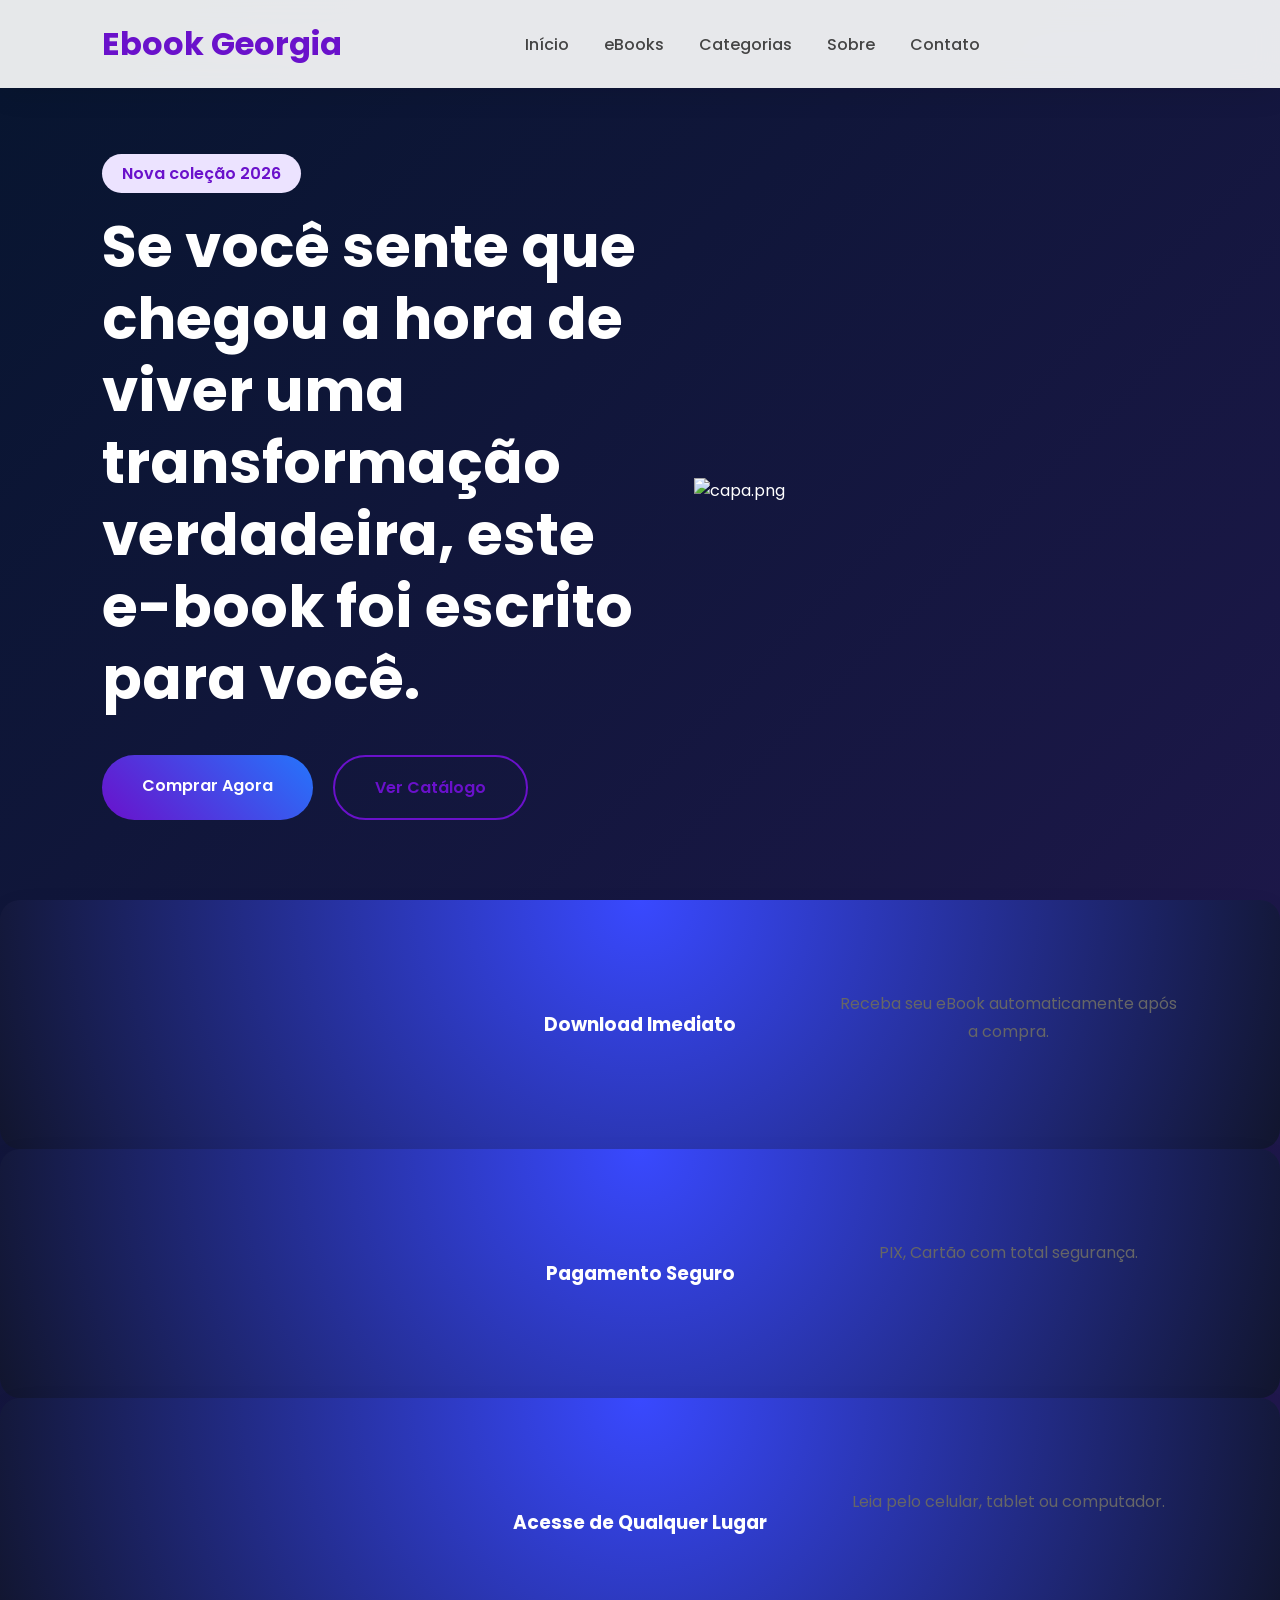
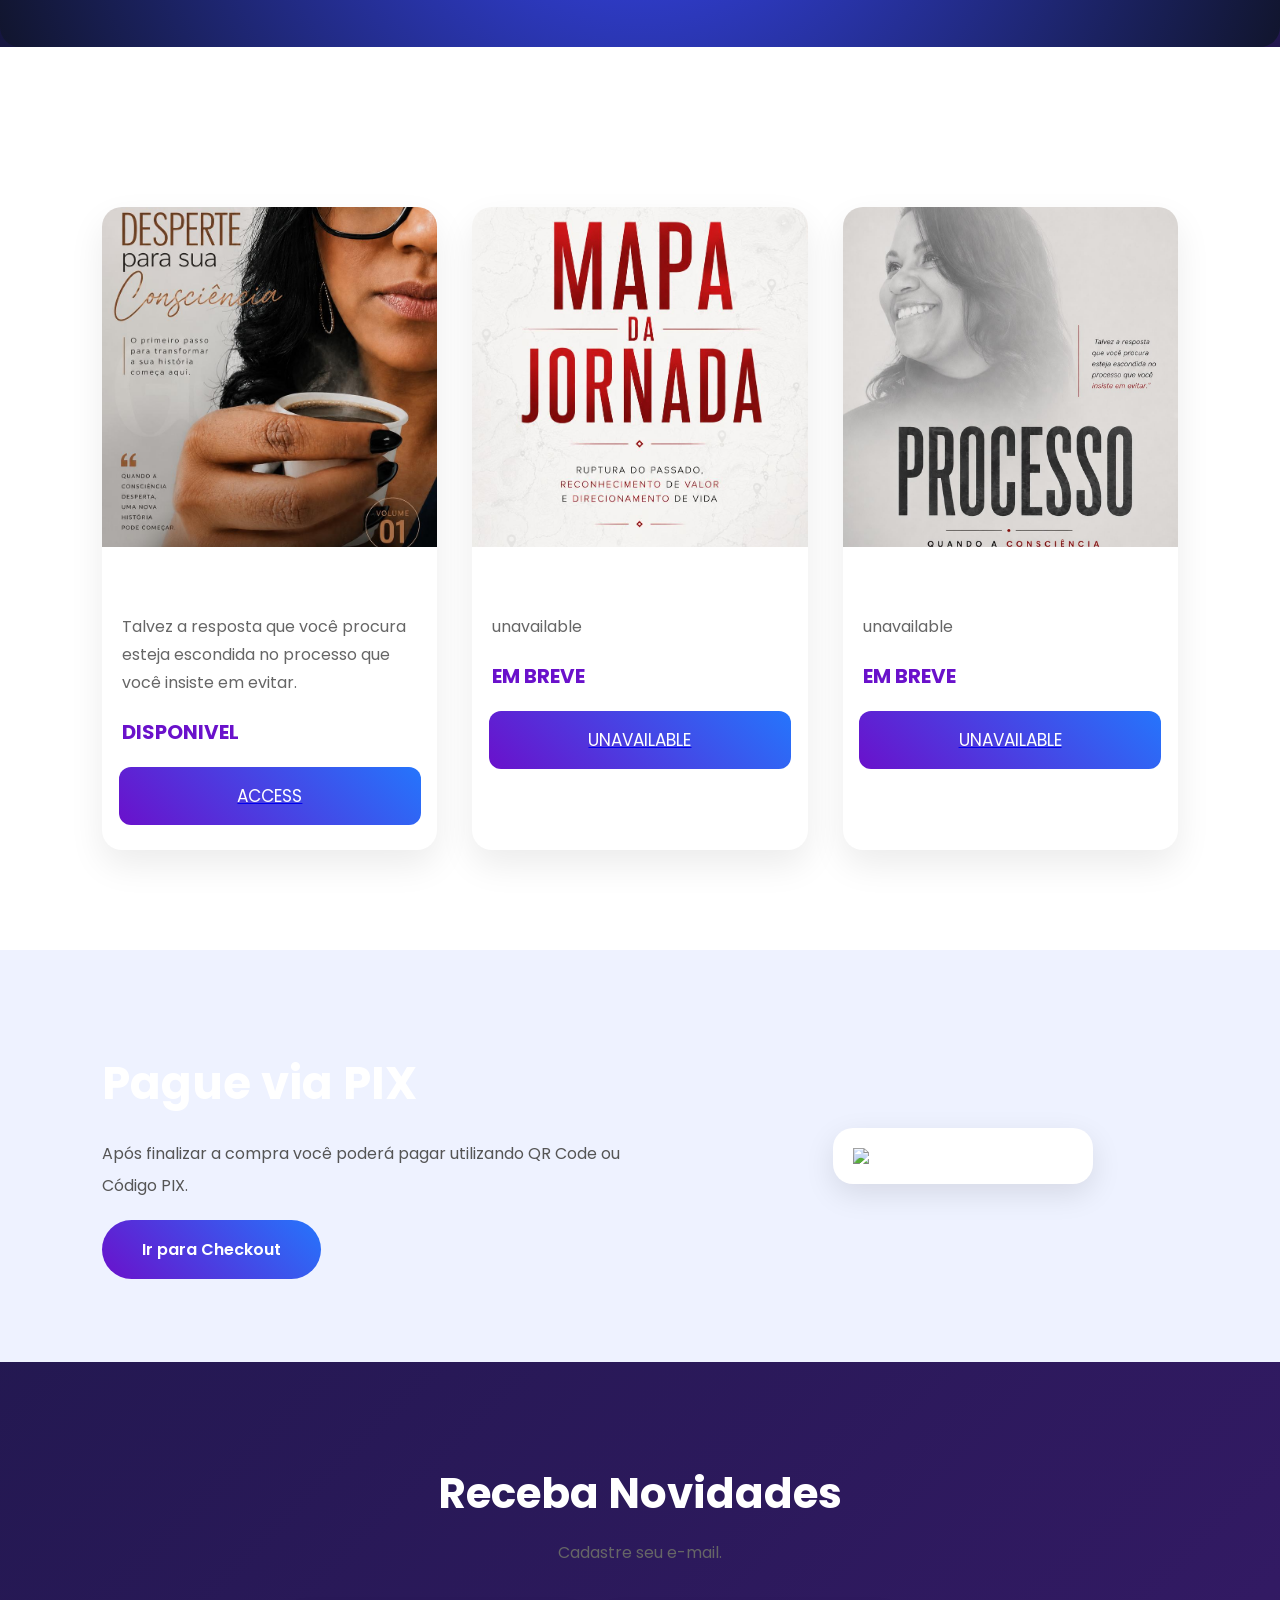
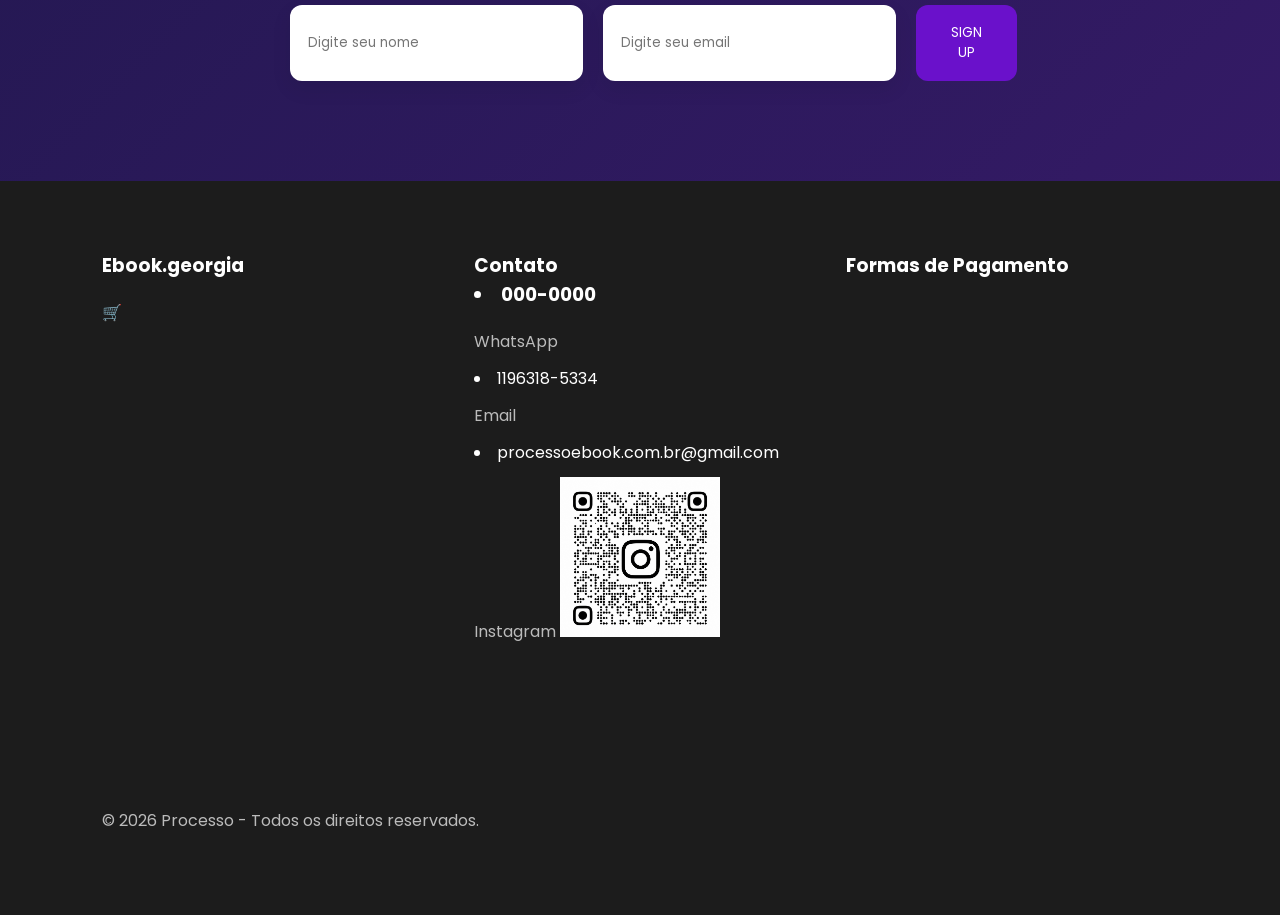
==== index.html @ 309398de "corrigindo versao mobile" ====
<!DOCTYPE html>
<html lang="pt-BR">

<head>
<meta property="og:title" content="DEGUSTAÇÃO - Ebook">
<meta property="og:description" content="Aprenda passo a passo com este eBook completo.">
<meta property="og:image" content="https://ebook-georgia-p9p2.vercel.app/capa.png">
<meta property="og:url" content="https://ebook-georgia-p9p2.vercel.app/">
<meta property="og:type" content="website">

<meta name="twitter:card" content="summary_large_image">
<meta name="twitter:image" content="https://ebook-georgia-p9p2.vercel.app/capa.png">

    <title>EliteBooks | Sua Biblioteca Digital</title>

    <link rel="stylesheet" href="style.css">

    <link rel="preconnect" href="https://fonts.googleapis.com">

    <link rel="preconnect" href="https://fonts.gstatic.com" crossorigin>

    <link href="https://fonts.googleapis.com/css2?family=Poppins:wght@300;400;500;600;700;800&display=swap"
        rel="stylesheet">

    <script src="https://kit.fontawesome.com/7f4d3f7d2b.js" crossorigin="anonymous"></script>

</head>

<body>

<header>

<div class="logo">

<h2>Ebook Georgia</h2>

</div>

<nav>

<ul>

<li><a href="#">Início</a></li>

<li><a href="#">eBooks</a></li>

<li><a href="#">Categorias</a></li>

<li><a href="#">Sobre</a></li>

<li><a href="#">Contato</a></li>

</ul>

</nav>

<div class="menu-icons">

<i class="fa-solid fa-magnifying-glass"></i>

<i class="fa-solid fa-heart"></i>

<i class="fa-solid fa-cart-shopping"></i>

</div>

</header>

<section class="hero">

<div class="hero-text">

<span>Nova coleção 2026</span>

<h1>
Se você sente que chegou a hora de viver uma transformação verdadeira, este e-book foi escrito para você.
</h1>


<div class="buttons">

<a href="#" class="btn-primary">
Comprar Agora
</a>

<a href="#" class="btn-secondary">
Ver Catálogo
</a>

</div>

</div>

<div class="hero-image">

<img src="capa.png" alt="capa.png">

</div>

</section>

<section class="beneficios">

<div class="box">

<i class="fa-solid fa-download"></i>

<h3>Download Imediato</h3>

<p>
Receba seu eBook automaticamente após a compra.
</p>

</div>

<div class="box">

<i class="fa-solid fa-shield"></i>

<h3>Pagamento Seguro</h3>

<p>
PIX, Cartão  com total segurança.
</p>

</div>

<div class="box">

<i class="fa-solid fa-mobile-screen"></i>

<h3>Acesse de Qualquer Lugar</h3>

<p>
Leia pelo celular, tablet ou computador.
</p>

</div>

</section>

  <section class="ebooks">

<h2></h2>

<div class="cards">

<div class="card">

<img src="ebook1.png">

<h3> DESPERTE </h3>

<p>
Talvez a resposta que você procura esteja escondida no processo que você insiste em evitar.

</p>

<span> DISPONIVEL </span>

<a href="pagamento.html">
    <button> ACCESS </button>
</a>


</div>

<div class="card">

<img src="ebook2.png">

<h3> MAPA DE JORNADA </h3>

<p>

            unavailable

</p>

<span>EM BREVE</span>

<a href="pagamento-ebook2.html">
    <button>  UNAVAILABLE </button>
</a>

</div>

<div class="card">

<img src="ebook3.png">

<h3>  PROCESSO </h3>

<p>

   unavailable

</p>

<span>EM BREVE</span>

<a href="pagamento-ebook3.html">
    <button>UNAVAILABLE</button>
</a>

</div>

</div>

</section>

<section class="pix">

<div class="pix-text">

<h2>Pague via PIX</h2>

<p>

Após finalizar a compra você poderá pagar utilizando QR Code ou Código PIX.

</p>

<a href="#" class="btn-primary">

Ir para Checkout

</a>

</div>

<div class="pix-image">

<img src="img/qrcode.png">

</div>

</section>

<section class="newsletter">

<h2>Receba Novidades</h2>

<p>Cadastre seu e-mail.</p>

<form action="https://formsubmit.co/contatoprocessoebook.com.br@gmail.com" method="post">
<form action="https://formsubmit.co/contatoprocessoebook.com.br@gmail.com" method="POST">

<input type="hidden" name="_subject" value="Novo cadastro do Ebook">

<input type="hidden" name="_captcha" value="false">

<input type="hidden" name="_template" value="table">


<input 
type="text" 
name="nome"
placeholder="Digite seu nome"
required>


<input 
type="email" 
name="email"
placeholder="Digite seu email"
required>


<button type="submit">
 SIGN UP
</button>


</form>


</button>
<input type="hidden" name="_captcha" value="false">

    <input type="hidden" name="_next" value="obrigado.html">

</form>

</section>

<footer>

<div>

<h3>Ebook.georgia</h3>

<p>
🛒
</p>

</div>

<div>

<h3>Contato
    <li>000-0000</li>
</h3>

<p>WhatsApp
    <li>1196318-5334</li>
</p>

<p>Email
<li>processoebook.com.br@gmail.com</li>
</p>

<p>Instagram
<img src="insta.png" width="160" alt="Instagram">
</p>

</div>

<div>

<h3>Formas de Pagamento</h3>

<i class="fa-brands fa-pix"></i>

<i class="fa-brands fa-cc-visa"></i>

<i class="fa-brands fa-cc-mastercard"></i>

<i class="fa-solid fa-barcode"></i>

</div>

</footer>

<script src="app.js"></script>
    </section>

    <footer>
        <p>© 2026 Processo - Todos os direitos reservados.</p>
    </footer>


</body>
</html>

</body>

</html>
---- style.css ----
@import url('https://fonts.googleapis.com/css2?family=Poppins:wght@400;500;600;700&display=swap');


body{

font-family:'Poppins',sans-serif;

}
*{
    margin:0;
    padding:0;
    box-sizing:border-box;
    font-family:'Poppins',sans-serif;
}

html{
    scroll-behavior:smooth;
}

body{

    background:#f7f8fc;
    color:#222;
    overflow-x:hidden;

}

/*======================
HEADER
=======================*/

header{

    width:100%;
    position:fixed;
    top:0;
    left:0;

    display:flex;
    justify-content:space-between;
    align-items:center;

    padding:20px 8%;

    background:rgba(255,255,255,.90);

    backdrop-filter:blur(15px);

    box-shadow:0 8px 25px rgba(0,0,0,.08);

    z-index:999;

}

.logo h2{

    font-size:32px;

    color:#6A11CB;

    font-weight:700;

}

nav ul{

    display:flex;

    list-style:none;

}

nav ul li{

    margin-left:35px;

}

nav ul li a{

    text-decoration:none;

    color:#444;

    font-weight:500;

    transition:.3s;

}

nav ul li a:hover{

    color:#6A11CB;

}

.menu-icons{

    display:flex;

    gap:25px;

    font-size:22px;

}

.menu-icons i{

    cursor:pointer;

    transition:.3s;

}

.menu-icons i:hover{

    color:#6A11CB;

    transform:scale(1.2);

}

/*======================
HERO
=======================*/

.hero{

    min-height:100vh;

    display:flex;

    justify-content:space-between;

    align-items:center;

    padding:160px 8% 80px;

}

.hero-text{

    width:50%;

}

.hero-text span{

    background:#ece3ff;

    color:#6A11CB;

    padding:8px 20px;

    border-radius:40px;

    font-weight:600;

}

.hero-text h1{

    font-size:58px;

    margin-top:25px;

    line-height:72px;

}

.hero-text p{

    margin-top:25px;

    font-size:20px;

    color:#666;

    line-height:34px;

}

.buttons{

    margin-top:40px;

    display:flex;

    gap:20px;

}

.btn-primary{

    text-decoration:none;

    padding:18px 40px;

    background:linear-gradient(45deg,#6A11CB,#2575FC);

    color:white;

    border-radius:60px;

    transition:.4s;

    font-weight:600;

}

.btn-primary:hover{

    transform:translateY(-6px);

    box-shadow:0 20px 35px rgba(38,100,255,.30);

}

  .btn-secondary{

    text-decoration:none;
    padding:18px 40px;
    border-radius:60px;
    border:2px solid #6A11CB;
    color:#6A11CB;
    transition:.4s;
    font-weight:600;
}

 .btn-secondary:hover{

    background:#6A11CB;

    color:white;

}

.hero-image{

    width:45%;

    display:flex;

    justify-content:center;

}

.hero-image img{

    width:100%;

    max-width:550px;

    animation:flutuar 4s infinite ease-in-out;

}

/*======================
ANIMAÇÃO
=======================*/

@keyframes flutuar{

0%{

transform:translateY(0px);

}

50%{

transform:translateY(-18px);

}

100%{

transform:translateY(0px);

}

}

/*======================
BENEFÍCIOS
=======================*/

.beneficios .box{
    background:
radial-gradient(circle at top,#3949ff,#11152d);


    padding:90px 8%;

    display:grid;

    grid-template-columns:repeat(auto-fit,minmax(280px,1fr));

    gap:30px;

}

.box{

    background:white;

    border-radius:20px;

    padding:40px;

    text-align:center;

    transition:.4s;

    box-shadow:0 10px 30px rgba(0,0,0,.06);

}

.box:hover{

    transform:translateY(-12px);

    box-shadow:0 20px 40px rgba(0,0,0,.12);

}

.box i{

    font-size:45px;

    color:#6A11CB;

}

.box h3{

    margin:20px 0;

}

.box p{

    color:#666;

    line-height:28px;

}/*==========================
 EBOOKS
==========================*/

.ebooks{

    padding:100px 8%;
    background:#ffffff;

}

.ebooks h2{

    text-align:center;
    font-size:42px;
    margin-bottom:60px;
    color:#222;

}

.cards{

    display:grid;
    grid-template-columns:repeat(auto-fit,minmax(280px,1fr));
    gap:35px;

}

.card{

    background:#fff;
    border-radius:20px;
    overflow:hidden;
    box-shadow:0 15px 35px rgba(0,0,0,.08);
    transition:.4s;

}

.card:hover{

    transform:translateY(-12px);

}

.card img{

    width:100%;
    height:340px;
    object-fit:cover;

}

.card h3{

    padding:20px 20px 10px;

}

.card p{

    padding:0 20px;
    color:#666;
    line-height:28px;

}

.card span{

    display:block;
    padding:20px;
    font-size:20px;
    font-weight:bold;
    color:#6A11CB;

}

.card button{

    width:90%;
    margin:0 auto 25px;
    display:block;
    border:none;
    background:linear-gradient(45deg,#6A11CB,#2575FC);
    color:#fff;
    padding:16px;
    border-radius:12px;
    cursor:pointer;
    font-size:17px;
    animation: piscar 1s infinite;
    }
    @keyframes piscar {
        0%, 100% {
            opacity: 1;
        }
        50% {
            opacity: 0.8;
        }
    }



.card button:hover{

    transform:scale(1.04);

}

/*==========================
 PIX
==========================*/

.pix{

    display:flex;
    justify-content:space-between;
    align-items:center;
    padding:100px 8%;
    background:#eef2ff;

}

.pix-text{

    width:50%;

}

.pix-text h2{

    font-size:45px;
    margin-bottom:20px;

}

.pix-text p{

    color:#555;
    line-height:32px;
    margin-bottom:35px;

}

.pix-image{

    width:40%;
    display:flex;
    justify-content:center;

}

.pix-image img{

    width:260px;
    background:#fff;
    padding:20px;
    border-radius:20px;
    box-shadow:0 10px 30px rgba(0,0,0,.10);

}

/*==========================
 NEWSLETTER
==========================*/

.newsletter{

    padding:100px 8%;
    text-align:center;

}

.newsletter h2{

    font-size:42px;
    margin-bottom:15px;

}

.newsletter p{

    color:#666;
    margin-bottom:40px;

}

.newsletter form{

    max-width:700px;
    margin:auto;
    display:flex;
    gap:20px;

}

.newsletter input{

    flex:1;
    padding:18px;
    border:none;
    border-radius:12px;
    box-shadow:0 8px 20px rgba(0,0,0,.08);

}

.newsletter button{

    padding:18px 35px;
    border:none;
    border-radius:12px;
    background:#6A11CB;
    color:#fff;
    cursor:pointer;

}

/*==========================
 FOOTER
==========================*/

footer{

    background:#1c1c1c;
    color:#fff;
    padding:70px 8%;
    display:grid;
    grid-template-columns:repeat(auto-fit,minmax(250px,1fr));
    gap:40px;

}

footer h3{

    margin-bottom:20px;

}

footer p{

    margin:12px 0;
    color:#bbb;

}

footer i{

    font-size:34px;
    margin-right:15px;
    margin-top:15px;
    color:#fff;

}

/*==========================
 RESPONSIVO
==========================*/

@media(max-width:900px){

header{

    flex-direction:column;

}

nav ul{

    flex-wrap:wrap;
    justify-content:center;
    margin-top:20px;

}

.hero{

    flex-direction:column;
    text-align:center;

}

.hero-text{

    width:50%;

}

.hero-image{

    width:100%;
    margin-top:60px;

}

.pix{

    flex-direction:column;
    text-align:center;

}

.pix-text{

    width:100%;

}

.pix-image{

    width:100%;
    margin-top:40px;

}

.newsletter form{

    flex-direction:column;

}

.buttons{

    justify-content:center;
    
}
}

 /*==========================
PÁGINA DE PAGAMENTO
==========================*/

.checkout{
    display:flex;
    gap:40px;
    max-width:1000px;
    margin:120px auto;
    background:#fff;
    padding:40px;
    border-radius:20px;
    box-shadow:0 15px 40px rgba(0,0,0,.12);
}

.produto{
    flex:1;
    text-align:center;
    transition: 4s;
}

.produto img{
    max-width:100%;
  
    border-radius:15px;
    box-sizing: 0 10px 25px rgba(0,0,0,0.4);
    transform: scale(1.0);
}

.produto h1{
    margin:20px 0 10px;
    font-size:32px;
}

.produto p{
    color:#666;
    line-height:28px;
}

.pagamento-box{
    flex:1;
    background:#0f0f0f;
    padding:15px;
    border-radius:20px;
}

.preco{
    font-size:55px;
    color:#16a34a;
    font-weight:bold;
    margin:20px 0;
}

.pagamento-box .pix{
    width:100%;
    display:block;
    background:linear-gradient(45deg,#6A11CB,#2575FC);
    color:#fff;
    border:none;
    padding:18px;
    border-radius:12px;
    font-size:18px;
    cursor:pointer;
}

.pagamento-box .pix:hover{
    transform:scale(1.03);
}

.seguranca{
    margin-top:20px;
    text-align:center;
    color:#666;
}
.pagamento-box{
       background:#ffffff;
    border:2px solid #6A11CB;
    border-radius:20px;
    padding:40px;
    box-shadow:0 10px 25px rgba(0,0,0,.08);
}
.cartao {
    width: 100%;
    padding: 20px;
    margin-top: 20px;
    background: #0066ff;
    color: white;
    border: none;
    border-radius: 10px;
    font-size: 18px;
    font-weight: bold;
    cursor: pointer;
}

.cartao:hover {
    transform: scale(1.03);
}
.preco {
    font-size: 59px;
    font-weight: bold;
    color: #1b00a0;
    animation: piscarPreco 1s infinite;
}

@keyframes piscarPreco {
    0%, 100% {
        opacity: 1;
    }

    50% {
        opacity: 0.6;
    }
}
body {
    margin: 0;
    padding: 0;
    font-family: 'Poppins', sans-serif;
    background: linear-gradient(135deg, #07152f, #3b1b6e);
    color: white;
    min-height: 100vh;
}

.container-pagamento {
    background: white;
    color: #222;
    max-width: 450px;
    margin: 40px auto;
    padding: 30px;
    border-radius: 20px;
    box-shadow: 0 15px 40px rgba(0,0,0,0.35);
}
/* ANIMAÇÃO DOS CARDS */

.beneficios .box{
    animation: flutuar 3s ease-in-out infinite;
}

/* Card 2 começa depois */
.beneficios .box:nth-child(2){
    animation-delay: .4s;
}

/* Card 3 começa depois */
.beneficios .box:nth-child(3){
    animation-delay: .8s;
}

@keyframes flutuar{

    0%,100%{
        transform: translateY(0);
    }

    50%{
        transform: translateY(-15px);
    }
    }
 .beneficios .box{
    animation: premium 3s ease-in-out infinite;
}

.beneficios .box:nth-child(2){
    animation-delay: .4s;
}

.beneficios .box:nth-child(3){
    animation-delay: .8s;
}

@keyframes premium{

    0%,100%{
        transform: translateY(0) scale(1);
    }

    100%{
        transform: translateY(-18px) scale(1.03);
    }
    }
.walker{
    position: fixed;
    bottom: 20px;
    left: -120px;
    z-index: 9999;

    animation: caminhar 20s linear infinite;
}


@keyframes premium {
    0%,100%{
        transform: translateY(0) scale(1);
    }

    50%{
        transform: translateY(-18px) scale(1.03);
    }
}

.walker{
    position: fixed;
    bottom: 20px;
    left: -120px;
    z-index: 9999;
    animation: caminhar 20s linear infinite;
}

.walker img{
    width:100px;
    display:block;
}

@keyframes caminhar{
    0%{
        left:-50px;
    }

    100%{
        left:110%;
    }
    }
    /* Ajuste para celulares */
@media (max-width: 768px){

    body{
        overflow-x: hidden;
    }

    header{
        padding: 15px 5%;
    }

    .hero{
        flex-direction: column;
        text-align: center;
        padding: 100px 20px 40px;
    }

    .hero img{
        width: 90%;
        max-width: 350px;
    }

    .hero h1{
        font-size: 32px;
    }

    .hero p{
        font-size: 16px;
    }

    .cards{
        flex-direction: column;
        gap: 20px;
        padding: 20px;
    }

    .card{
        width: 100%;
    }

@media (max-width: 768px){

    .container,
    .hero,
    .checkout,
    .payment-section{
        display: flex;
        flex-direction: column;
        align-items: center;
        width: 100%;
    }


    img{
        max-width: 90%;
        height: auto;
    }


    .card,
    .box,
    .payment-box{
        width: 90% !important;
        max-width: 400px;
        margin: 20px auto;
    }


    h1{
        font-size: 30px;
        text-align: center;
    }


    p{
        text-align: center;
        font-size: 16px;
    }


    button{
        width: 90%;
    }

}

}
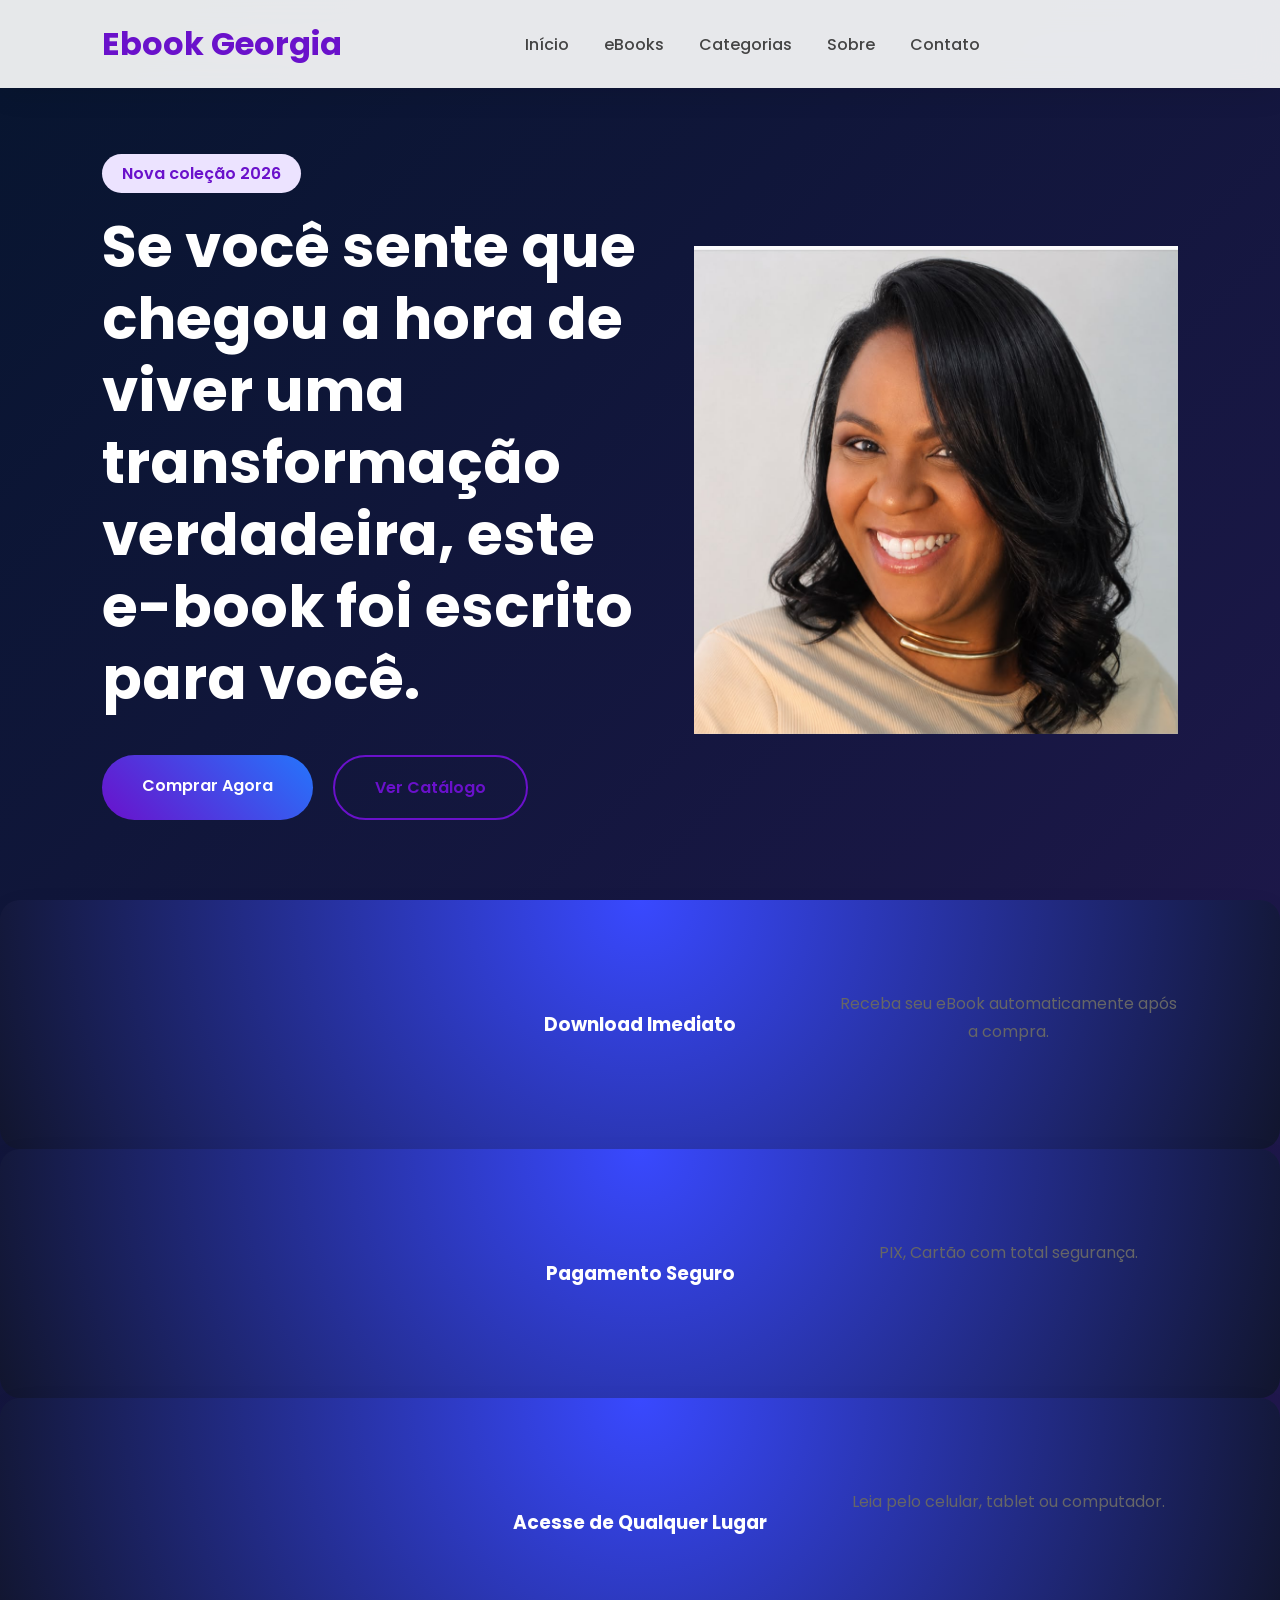
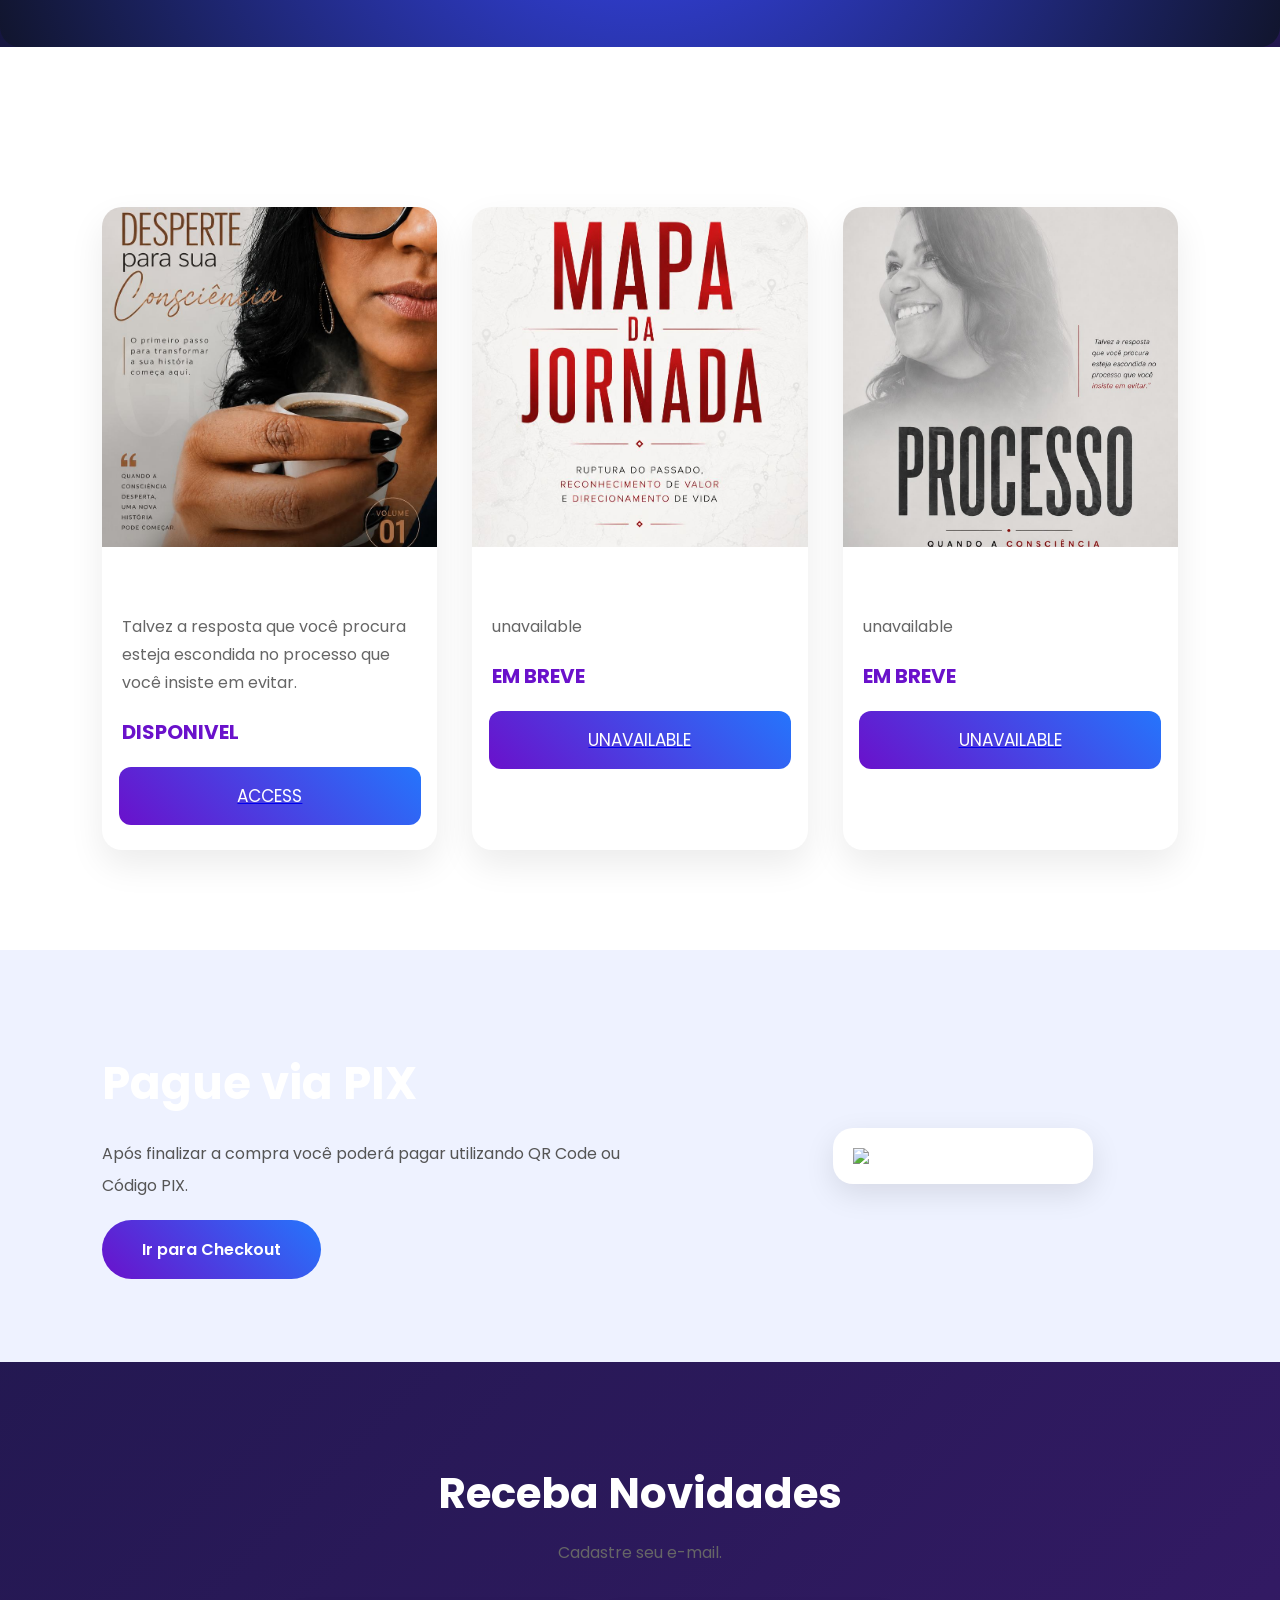
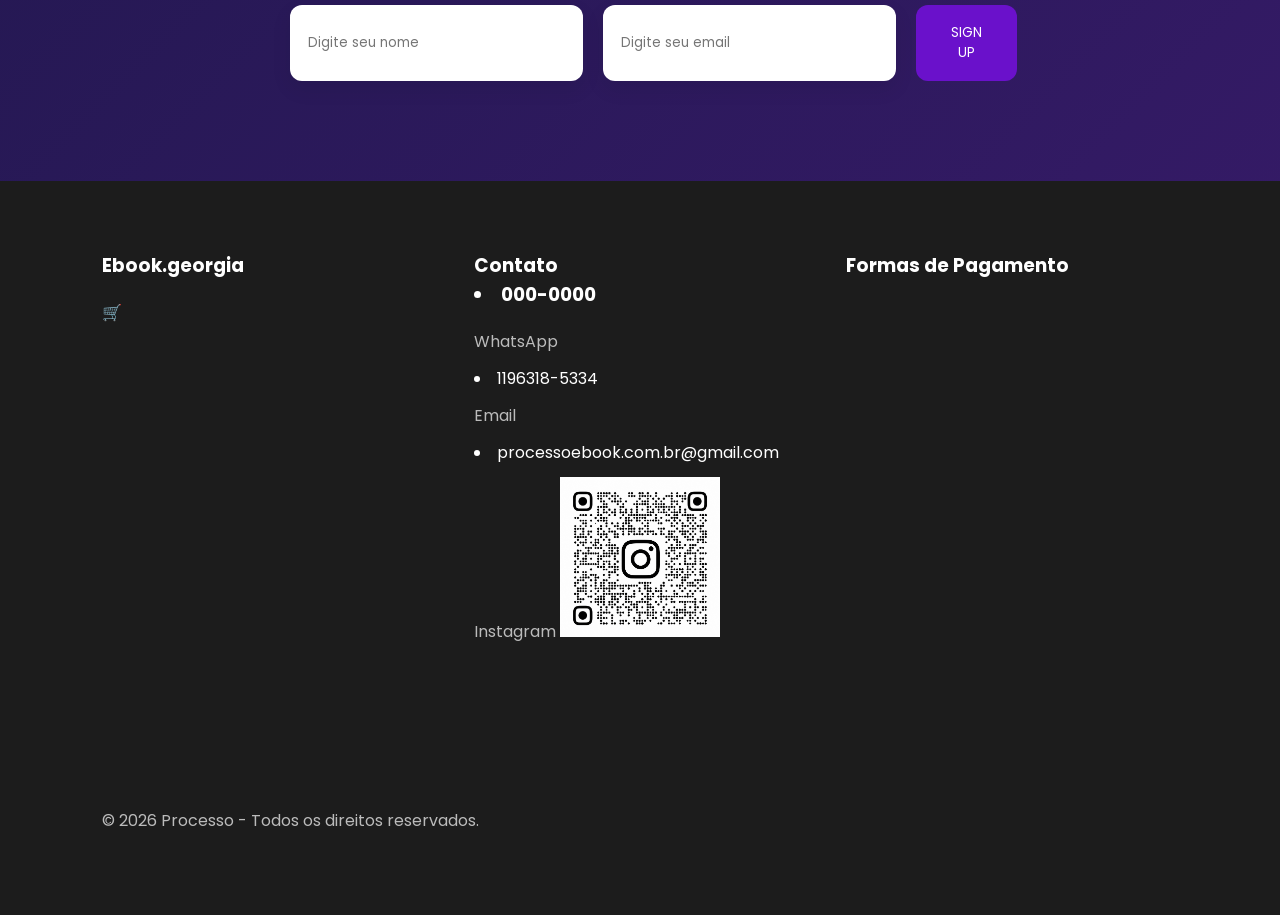
==== commit ac9febfd: "corrigindo versao mobile" ====
--- a/index.html
+++ b/index.html
@@ -5,6 +5,8 @@
 <meta property="og:title" content="DEGUSTAÇÃO - Ebook">
 <meta property="og:description" content="Aprenda passo a passo com este eBook completo.">
 <meta property="og:image" content="https://ebook-georgia-p9p2.vercel.app/capa.png">
+<meta property="og:image:width" content="1200">
+<meta property="og:image:height" content="630">
 <meta property="og:url" content="https://ebook-georgia-p9p2.vercel.app/">
 <meta property="og:type" content="website">
 
@@ -244,7 +246,7 @@
 <p>Cadastre seu e-mail.</p>
 
 <form action="https://formsubmit.co/contatoprocessoebook.com.br@gmail.com" method="post">
-<form action="https://formsubmit.co/contatoprocessoebook.com.br@gmail.com" method="POST">
+<form action="https://formsubmit.co/contatoprocessoebook.com.br@gmail.com" method="post">
 
 <input type="hidden" name="_subject" value="Novo cadastro do Ebook">
 
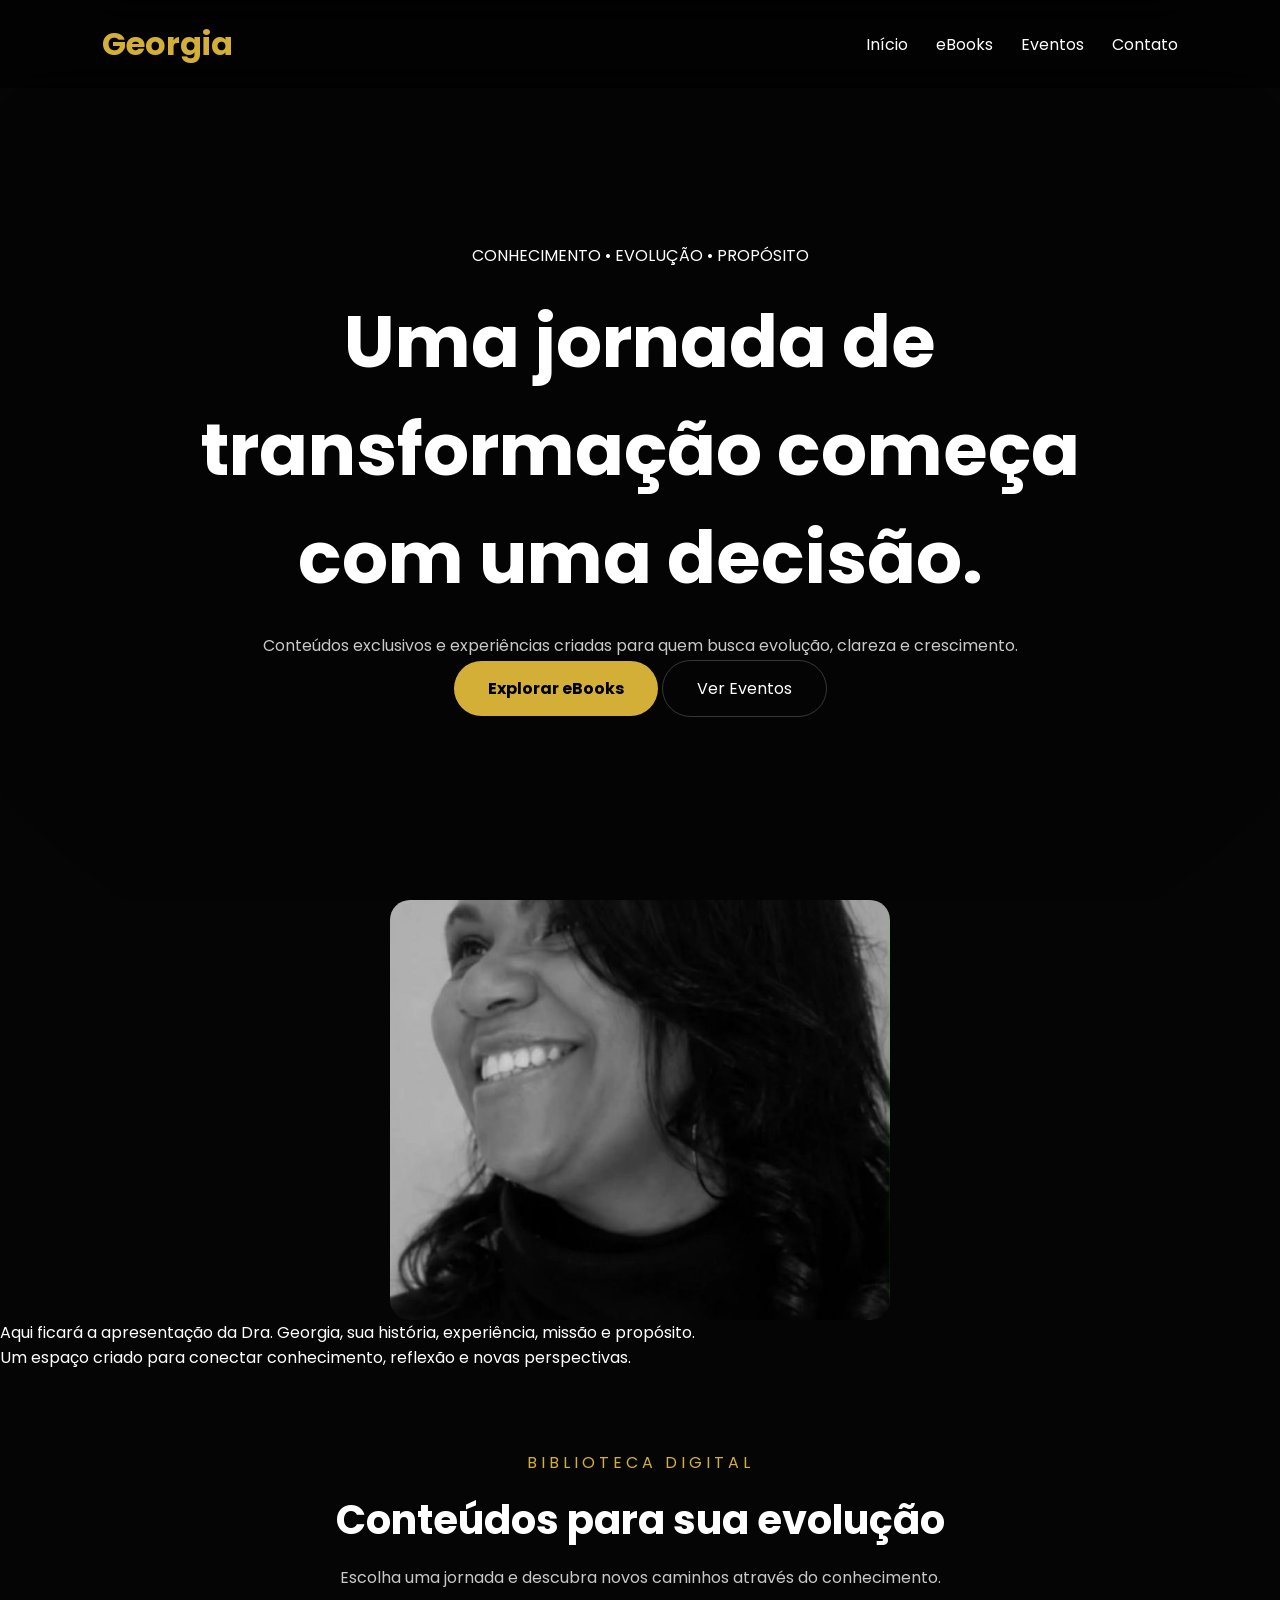
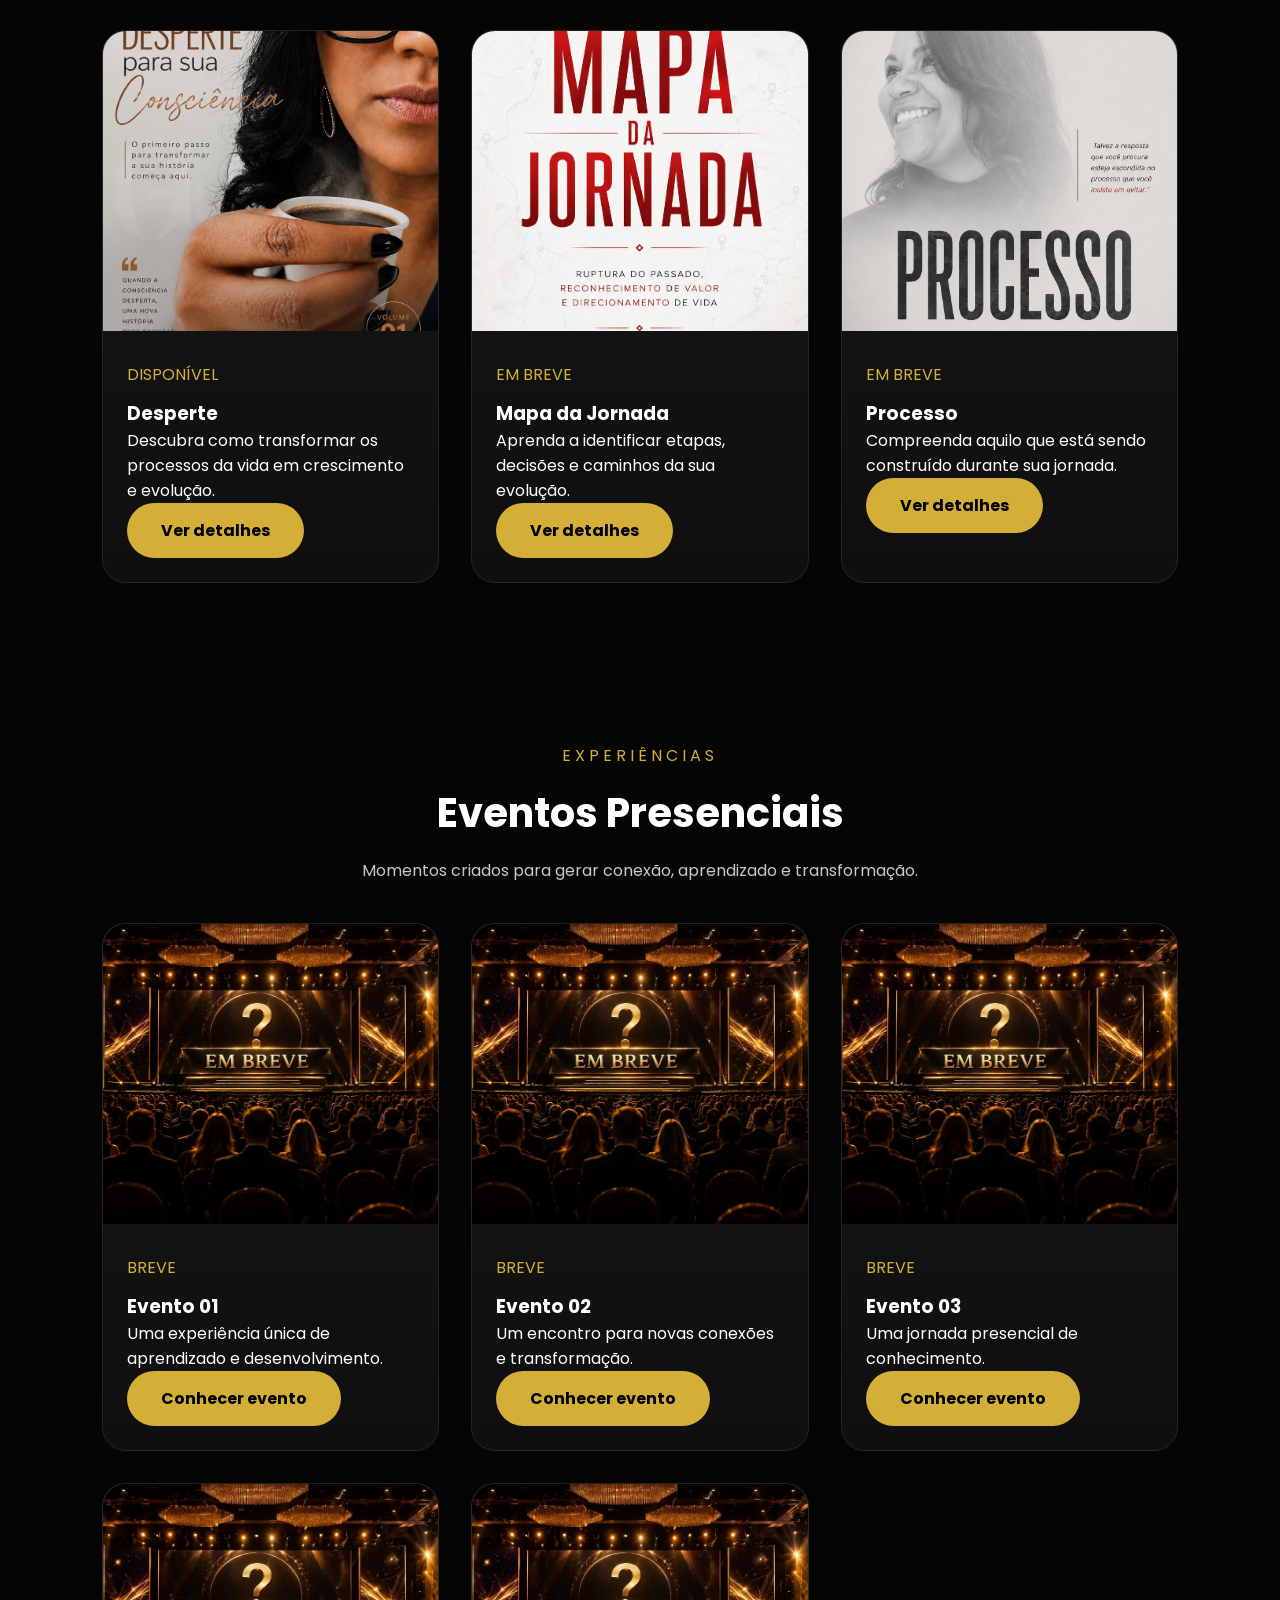
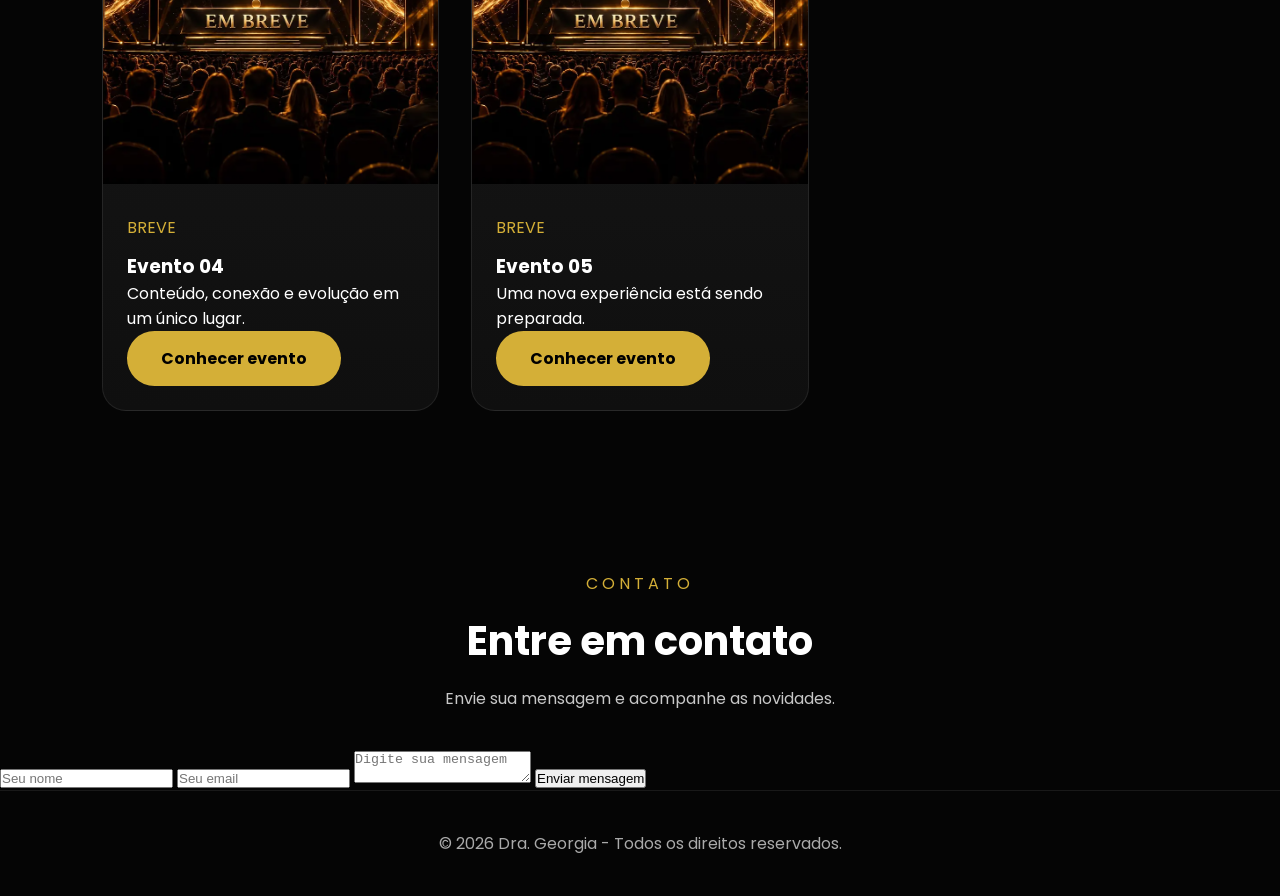
==== commit 2a776cad: "corrigindo versao mobile" ====
--- a/index.html
+++ b/index.html
@@ -2,349 +2,863 @@
 <html lang="pt-BR">
 
 <head>
-<meta property="og:title" content="DEGUSTAÇÃO - Ebook">
-<meta property="og:description" content="Aprenda passo a passo com este eBook completo.">
-<meta property="og:image" content="https://ebook-georgia-p9p2.vercel.app/capa.png">
-<meta property="og:image:width" content="1200">
-<meta property="og:image:height" content="630">
-<meta property="og:url" content="https://ebook-georgia-p9p2.vercel.app/">
-<meta property="og:type" content="website">
-
-<meta name="twitter:card" content="summary_large_image">
-<meta name="twitter:image" content="https://ebook-georgia-p9p2.vercel.app/capa.png">
-
-    <title>EliteBooks | Sua Biblioteca Digital</title>
-
-    <link rel="stylesheet" href="style.css">
-
-    <link rel="preconnect" href="https://fonts.googleapis.com">
-
-    <link rel="preconnect" href="https://fonts.gstatic.com" crossorigin>
-
-    <link href="https://fonts.googleapis.com/css2?family=Poppins:wght@300;400;500;600;700;800&display=swap"
-        rel="stylesheet">
-
-    <script src="https://kit.fontawesome.com/7f4d3f7d2b.js" crossorigin="anonymous"></script>
+
+<meta charset="UTF-8">
+
+<meta name="viewport" content="width=device-width, initial-scale=1.0">
+
+
+<title>Georgia | Conhecimento e Transformação</title>
+
+
+<link rel="stylesheet" href="style.css">
+
+
+<link rel="preconnect" href="https://fonts.googleapis.com">
+
+<link rel="preconnect" href="https://fonts.gstatic.com" crossorigin>
+
+
+<link href="https://fonts.googleapis.com/css2?family=Poppins:wght@300;400;500;600;700&display=swap" rel="stylesheet">
+
 
 </head>
 
+
 <body>
 
-<header>
-
-<div class="logo">
-
-<h2>Ebook Georgia</h2>
-
-</div>
-
-<nav>
+
+
+<!-- MENU PREMIUM -->
+
+<header class="header">
+
+
+<nav class="nav">
+
+
+<h2 class="logo">
+ Georgia
+</h2>
+
+
 
 <ul>
 
-<li><a href="#">Início</a></li>
-
-<li><a href="#">eBooks</a></li>
-
-<li><a href="#">Categorias</a></li>
-
-<li><a href="#">Sobre</a></li>
-
-<li><a href="#">Contato</a></li>
+<li>
+<a href="#inicio">Início</a>
+</li>
+
+
+<li>
+<a href="#ebooks">eBooks</a>
+</li>
+
+
+<li>
+<a href="#eventos">Eventos</a>
+</li>
+
+
+<li>
+<a href="#contato">Contato</a>
+</li>
+
 
 </ul>
 
+
 </nav>
 
-<div class="menu-icons">
-
-<i class="fa-solid fa-magnifying-glass"></i>
-
-<i class="fa-solid fa-heart"></i>
-
-<i class="fa-solid fa-cart-shopping"></i>
-
-</div>
 
 </header>
 
-<section class="hero">
-
-<div class="hero-text">
-
-<span>Nova coleção 2026</span>
+
+
+
+
+<!-- HERO -->
+
+<section class="hero" id="inicio">
+
+
+<div class="hero-content">
+
+
+
+<span class="tag">
+CONHECIMENTO • EVOLUÇÃO • PROPÓSITO
+</span>
+
+
 
 <h1>
-Se você sente que chegou a hora de viver uma transformação verdadeira, este e-book foi escrito para você.
+
+Uma jornada de transformação
+começa com uma decisão.
+
 </h1>
 
 
-<div class="buttons">
-
-<a href="#" class="btn-primary">
-Comprar Agora
-</a>
-
-<a href="#" class="btn-secondary">
-Ver Catálogo
-</a>
-
-</div>
-
-</div>
-
-<div class="hero-image">
-
-<img src="capa.png" alt="capa.png">
-
-</div>
+
+<p>
+
+Conteúdos exclusivos e experiências
+criadas para quem busca evolução,
+clareza e crescimento.
+
+</p>
+
+
+
+
+<div class="hero-buttons">
+
+
+<a href="#ebooks" class="btn-primary">
+
+Explorar eBooks
+
+</a>
+
+
+
+<a href="#eventos" class="btn-secondary">
+
+Ver Eventos
+
+</a>
+
+
+</div>
+
+
+
+</div>
+
+
+
+<div class="hero-glow"></div>
+
+
 
 </section>
 
-<section class="beneficios">
-
-<div class="box">
-
-<i class="fa-solid fa-download"></i>
-
-<h3>Download Imediato</h3>
-
-<p>
-Receba seu eBook automaticamente após a compra.
-</p>
-
-</div>
-
-<div class="box">
-
-<i class="fa-solid fa-shield"></i>
-
-<h3>Pagamento Seguro</h3>
-
-<p>
-PIX, Cartão  com total segurança.
-</p>
-
-</div>
-
-<div class="box">
-
-<i class="fa-solid fa-mobile-screen"></i>
-
-<h3>Acesse de Qualquer Lugar</h3>
-
-<p>
-Leia pelo celular, tablet ou computador.
-</p>
-
-</div>
+
+
+
+
+
+<!-- SOBRE -->
+
+<section class="sobre" id="sobre">
+
+
+
+<div class="sobre-image">
+
+
+<img src="capa.png" alt=" Georgia">
+
+
+</div>
+
+
+
+<div class="sobre-content">
+
+
+<span>
+</span>
+
+
+<h2>
+
+
+
+</h2>
+
+
+
+<p>
+
+Aqui ficará a apresentação da Dra. Georgia,
+sua história, experiência, missão e propósito.
+
+</p>
+
+
+<p>
+
+Um espaço criado para conectar conhecimento,
+reflexão e novas perspectivas.
+
+</p>
+
+
+
+</div>
+
 
 </section>
-
-  <section class="ebooks">
-
-<h2></h2>
-
-<div class="cards">
-
-<div class="card">
-
-<img src="ebook1.png">
-
-<h3> DESPERTE </h3>
-
-<p>
-Talvez a resposta que você procura esteja escondida no processo que você insiste em evitar.
-
-</p>
-
-<span> DISPONIVEL </span>
-
-<a href="pagamento.html">
-    <button> ACCESS </button>
-</a>
-
-
-</div>
-
-<div class="card">
-
-<img src="ebook2.png">
-
-<h3> MAPA DE JORNADA </h3>
-
-<p>
-
-            unavailable
-
-</p>
-
-<span>EM BREVE</span>
-
-<a href="pagamento-ebook2.html">
-    <button>  UNAVAILABLE </button>
-</a>
-
-</div>
-
-<div class="card">
-
-<img src="ebook3.png">
-
-<h3>  PROCESSO </h3>
-
-<p>
-
-   unavailable
-
-</p>
-
-<span>EM BREVE</span>
-
-<a href="pagamento-ebook3.html">
-    <button>UNAVAILABLE</button>
-</a>
-
-</div>
-
-</div>
+<!-- ===========================
+          EBOOKS PREMIUM
+=========================== -->
+
+
+<section class="ebooks" id="ebooks">
+
+
+
+<div class="section-header">
+
+
+<span>
+BIBLIOTECA DIGITAL
+</span>
+
+
+
+<h2>
+Conteúdos para sua evolução
+</h2>
+
+
+
+<p>
+Escolha uma jornada e descubra novos caminhos através do conhecimento.
+</p>
+
+
+
+</div>
+
+
+
+
+
+<div class="cards-grid">
+
+
+
+
+
+<!-- EBOOK 01 -->
+
+<div class="premium-card">
+
+
+
+<div class="card-image">
+
+<img src="ebook1.png" alt="eBook Desperte">
+
+</div>
+
+
+
+<div class="card-content">
+
+
+
+<span class="status">
+DISPONÍVEL
+</span>
+
+
+
+<h3>
+Desperte
+</h3>
+
+
+
+<p>
+
+Descubra como transformar os processos
+da vida em crescimento e evolução.
+
+</p>
+
+
+
+
+<a href="ebook1.html" class="btn-card">
+
+Ver detalhes
+
+</a>
+
+
+
+</div>
+
+
+</div>
+
+
+
+
+
+
+
+<!-- EBOOK 02 -->
+
+
+<div class="premium-card">
+
+
+
+<div class="card-image">
+
+
+<img src="ebook2.png" alt="eBook Mapa da Jornada">
+
+
+</div>
+
+
+
+
+<div class="card-content">
+
+
+
+<span class="status">
+EM BREVE
+</span>
+
+
+
+
+<h3>
+Mapa da Jornada
+</h3>
+
+
+
+<p>
+
+Aprenda a identificar etapas,
+decisões e caminhos da sua evolução.
+
+</p>
+
+
+
+
+<a href="ebook2.html" class="btn-card">
+
+Ver detalhes
+
+</a>
+
+
+
+</div>
+
+
+
+</div>
+
+
+
+
+
+
+
+
+
+<!-- EBOOK 03 -->
+
+
+<div class="premium-card">
+
+
+
+<div class="card-image">
+
+
+<img src="ebook3.png" alt="eBook Processo">
+
+
+</div>
+
+
+
+
+<div class="card-content">
+
+
+
+<span class="status">
+EM BREVE
+</span>
+
+
+
+
+<h3>
+Processo
+</h3>
+
+
+
+<p>
+
+Compreenda aquilo que está sendo
+construído durante sua jornada.
+
+</p>
+
+
+
+
+<a href="ebook3.html" class="btn-card">
+
+Ver detalhes
+
+</a>
+
+
+
+</div>
+
+
+
+</div>
+
+
+
+
+
+</div>
+
 
 </section>
-
-<section class="pix">
-
-<div class="pix-text">
-
-<h2>Pague via PIX</h2>
-
-<p>
-
-Após finalizar a compra você poderá pagar utilizando QR Code ou Código PIX.
-
-</p>
-
-<a href="#" class="btn-primary">
-
-Ir para Checkout
-
-</a>
-
-</div>
-
-<div class="pix-image">
-
-<img src="img/qrcode.png">
-
-</div>
+<!-- ===========================
+          EVENTOS PREMIUM
+=========================== -->
+
+
+<section class="eventos" id="eventos">
+
+
+
+<div class="section-header">
+
+
+<span>
+EXPERIÊNCIAS
+</span>
+
+
+
+<h2>
+Eventos Presenciais
+</h2>
+
+
+
+<p>
+
+Momentos criados para gerar conexão,
+aprendizado e transformação.
+
+</p>
+
+
+
+</div>
+
+
+
+
+
+<div class="cards-grid">
+
+
+
+
+
+<!-- EVENTO 01 -->
+
+<div class="premium-card">
+
+
+<div class="card-image">
+
+
+<img src="evento1.png" alt="Evento 01">
+
+
+</div>
+
+
+
+<div class="card-content">
+
+
+<span class="status">
+BREVE
+</span>
+
+
+<h3>
+Evento 01
+</h3>
+
+
+<p>
+
+Uma experiência única de aprendizado
+e desenvolvimento.
+
+</p>
+
+
+
+<a href="evento1.html" class="btn-card">
+
+Conhecer evento
+
+</a>
+
+
+
+</div>
+
+
+</div>
+
+
+
+
+
+
+
+<!-- EVENTO 02 -->
+
+
+<div class="premium-card">
+
+
+<div class="card-image">
+
+
+<img src="evento2.png" alt="Evento 02">
+
+
+</div>
+
+
+
+<div class="card-content">
+
+
+<span class="status">
+BREVE
+</span>
+
+
+<h3>
+Evento 02
+</h3>
+
+
+<p>
+
+Um encontro para novas conexões
+e transformação.
+
+</p>
+
+
+
+<a href="evento2.html" class="btn-card">
+
+Conhecer evento
+
+</a>
+
+
+
+</div>
+
+
+</div>
+
+
+
+
+
+
+
+
+<!-- EVENTO 03 -->
+
+
+<div class="premium-card">
+
+
+<div class="card-image">
+
+
+<img src="evento3.png" alt="Evento 03">
+
+
+</div>
+
+
+
+<div class="card-content">
+
+
+<span class="status">
+BREVE
+</span>
+
+
+<h3>
+Evento 03
+</h3>
+
+
+<p>
+
+Uma jornada presencial
+de conhecimento.
+
+</p>
+
+
+
+<a href="evento3.html" class="btn-card">
+
+Conhecer evento
+
+</a>
+
+
+
+</div>
+
+
+</div>
+
+
+
+
+
+
+
+
+<!-- EVENTO 04 -->
+
+
+<div class="premium-card">
+
+
+<div class="card-image">
+
+
+<img src="evento4.png" alt="Evento 04">
+
+
+</div>
+
+
+
+<div class="card-content">
+
+
+<span class="status">
+BREVE
+</span>
+
+
+<h3>
+Evento 04
+</h3>
+
+
+<p>
+
+Conteúdo, conexão e evolução
+em um único lugar.
+
+</p>
+
+
+
+<a href="evento4.html" class="btn-card">
+
+Conhecer evento
+
+</a>
+
+
+
+</div>
+
+
+</div>
+
+
+
+
+
+
+
+
+<!-- EVENTO 05 -->
+
+
+<div class="premium-card">
+
+
+<div class="card-image">
+
+
+<img src="evento5.png" alt="Evento 05">
+
+
+</div>
+
+
+
+<div class="card-content">
+
+
+<span class="status">
+BREVE
+</span>
+
+
+<h3>
+Evento 05
+</h3>
+
+
+<p>
+
+Uma nova experiência
+está sendo preparada.
+
+</p>
+
+
+
+<a href="evento5.html" class="btn-card">
+
+Conhecer evento
+
+</a>
+
+
+
+</div>
+
+
+</div>
+
+
+
+
+
+</div>
+
 
 </section>
 
-<section class="newsletter">
-
-<h2>Receba Novidades</h2>
-
-<p>Cadastre seu e-mail.</p>
-
-<form action="https://formsubmit.co/contatoprocessoebook.com.br@gmail.com" method="post">
-<form action="https://formsubmit.co/contatoprocessoebook.com.br@gmail.com" method="post">
-
-<input type="hidden" name="_subject" value="Novo cadastro do Ebook">
-
-<input type="hidden" name="_captcha" value="false">
-
-<input type="hidden" name="_template" value="table">
-
-
-<input 
-type="text" 
-name="nome"
-placeholder="Digite seu nome"
-required>
-
-
-<input 
-type="email" 
-name="email"
-placeholder="Digite seu email"
-required>
+
+
+
+
+
+
+<!-- CONTATO -->
+
+
+<section class="contato" id="contato">
+
+
+<div class="section-header">
+
+
+<span>
+CONTATO
+</span>
+
+
+<h2>
+Entre em contato
+</h2>
+
+
+<p>
+Envie sua mensagem e acompanhe as novidades.
+</p>
+
+
+</div>
+
+
+
+<form class="formulario">
+
+
+<input type="text" placeholder="Seu nome">
+
+
+<input type="email" placeholder="Seu email">
+
+
+<textarea placeholder="Digite sua mensagem"></textarea>
+
 
 
 <button type="submit">
- SIGN UP
+
+Enviar mensagem
+
 </button>
 
 
 </form>
 
 
-</button>
-<input type="hidden" name="_captcha" value="false">
-
-    <input type="hidden" name="_next" value="obrigado.html">
-
-</form>
-
 </section>
 
+
+
+
+
+
+
+<!-- RODAPÉ -->
+
+
 <footer>
 
-<div>
-
-<h3>Ebook.georgia</h3>
-
-<p>
-🛒
-</p>
-
-</div>
-
-<div>
-
-<h3>Contato
-    <li>000-0000</li>
-</h3>
-
-<p>WhatsApp
-    <li>1196318-5334</li>
-</p>
-
-<p>Email
-<li>processoebook.com.br@gmail.com</li>
-</p>
-
-<p>Instagram
-<img src="insta.png" width="160" alt="Instagram">
-</p>
-
-</div>
-
-<div>
-
-<h3>Formas de Pagamento</h3>
-
-<i class="fa-brands fa-pix"></i>
-
-<i class="fa-brands fa-cc-visa"></i>
-
-<i class="fa-brands fa-cc-mastercard"></i>
-
-<i class="fa-solid fa-barcode"></i>
-
-</div>
+
+<p>
+
+© 2026 Dra. Georgia - Todos os direitos reservados.
+
+</p>
+
 
 </footer>
 
-<script src="app.js"></script>
-    </section>
-
-    <footer>
-        <p>© 2026 Processo - Todos os direitos reservados.</p>
-    </footer>
+
+
+
+
+<script src="script.js"></script>
 
 
 </body>
+
+
 </html>
-
-</body>
-
-</html>  
--- a/style.css
+++ b/style.css
@@ -1,981 +1,230 @@
-@import url('https://fonts.googleapis.com/css2?family=Poppins:wght@400;500;600;700&display=swap');
-
+/* Premium CSS base - gerado para o projeto */
+/* Observação: este é um ponto de partida organizado. */
+
+*{
+  margin:0;
+  padding:0;
+  box-sizing:border-box;
+}
+
+:root{
+  --bg:#050505;
+  --bg2:#111;
+  --gold:#d4af37;
+  --text:#fff;
+  --muted:#c8c8c8;
+}
+
+html{scroll-behavior:smooth;}
 
 body{
-
-font-family:'Poppins',sans-serif;
-
-}
-*{
-    margin:0;
-    padding:0;
-    box-sizing:border-box;
-    font-family:'Poppins',sans-serif;
-}
-
-html{
-    scroll-behavior:smooth;
-}
-
-body{
-
-    background:#f7f8fc;
-    color:#222;
-    overflow-x:hidden;
-
-}
-
-/*======================
-HEADER
-=======================*/
-
-header{
-
-    width:100%;
-    position:fixed;
+  font-family:'Poppins',sans-serif;
+  background:var(--bg);
+  color:var(--text);
+  overflow-x:hidden;
+}
+
+.header{
+  position:fixed;
+  top:0;left:0;
+  width:100%;
+  display:flex;
+  justify-content:center;
+  padding:20px 8%;
+  background:rgba(0,0,0,.45);
+  backdrop-filter:blur(16px);
+  z-index:1000;
+}
+
+.nav{
+  width:100%;
+  max-width:1200px;
+  display:flex;
+  justify-content:space-between;
+  align-items:center;
+}
+
+.logo{font-size:2rem;color:var(--gold);}
+
+.nav ul{
+  display:flex;
+  gap:28px;
+  list-style:none;
+}
+
+.nav a{
+  color:#fff;
+  text-decoration:none;
+  transition:.3s;
+}
+.nav a:hover{color:var(--gold);}
+
+.hero{
+  min-height:100vh;
+  display:flex;
+  justify-content:center;
+  align-items:center;
+  text-align:center;
+  padding:120px 20px 60px;
+  position:relative;
+}
+
+.hero::before{
+  content:"";
+  position:absolute;
+  width:500px;height:500px;
+  background:var(--gold);
+  opacity:.08;
+  border-radius:50%;
+  filter:blur(120px);
+}
+
+.hero-content{max-width:900px;position:relative;z-index:1;}
+.hero h1{font-size:clamp(2.5rem,6vw,4.5rem);margin:20px 0;}
+.hero p{color:var(--muted);line-height:1.8;}
+
+.btn-primary,.btn-secondary,.btn-card{
+  display:inline-block;
+  padding:15px 34px;
+  border-radius:999px;
+  text-decoration:none;
+  transition:.35s;
+}
+
+.btn-primary,.btn-card{
+  background:var(--gold);
+  color:#000;
+  font-weight:700;
+}
+.btn-primary:hover,.btn-card:hover{
+  transform:translateY(-4px);
+  box-shadow:0 0 30px rgba(212,175,55,.35);
+}
+
+.btn-secondary{
+  color:#fff;
+  border:1px solid rgba(255,255,255,.2);
+}
+.btn-secondary:hover{background:#fff;color:#000;}
+
+.section-header{text-align:center;padding:80px 20px 40px;}
+.section-header span{color:var(--gold);letter-spacing:4px;}
+.section-header h2{font-size:2.5rem;margin:15px 0;}
+.section-header p{max-width:700px;margin:auto;color:var(--muted);}
+
+.cards-grid{
+ display:grid;
+ grid-template-columns:repeat(auto-fit,minmax(300px,1fr));
+ gap:32px;
+ padding:0 8% 80px;
+}
+
+.premium-card{
+ background:linear-gradient(180deg,#171717,#0f0f0f);
+ border:1px solid rgba(255,255,255,.08);
+ border-radius:24px;
+ overflow:hidden;
+ transition:.35s;
+}
+.premium-card:hover{
+ transform:translateY(-10px);
+ box-shadow:0 20px 45px rgba(0,0,0,.5);
+}
+.card-image img{
+ width:100%;
+ height:300px;
+ object-fit:cover;
+}
+.card-content{padding:24px;}
+.status{
+ display:inline-block;
+ color:var(--gold);
+ margin-bottom:12px;
+}
+footer{
+ text-align:center;
+ padding:40px 20px;
+ border-top:1px solid rgba(255,255,255,.08);
+ color:#aaa;
+}
+.hero{
+    position:relative;
+    overflow:hidden;
+}
+
+.video-bg{
+
+    position:absolute;
+
     top:0;
     left:0;
 
-    display:flex;
-    justify-content:space-between;
-    align-items:center;
-
-    padding:20px 8%;
-
-    background:rgba(255,255,255,.90);
-
-    backdrop-filter:blur(15px);
-
-    box-shadow:0 8px 25px rgba(0,0,0,.08);
-
-    z-index:999;
-
-}
-
-.logo h2{
-
-    font-size:32px;
-
-    color:#6A11CB;
-
-    font-weight:700;
-
-}
-
-nav ul{
-
-    display:flex;
-
-    list-style:none;
-
-}
-
-nav ul li{
-
-    margin-left:35px;
-
-}
-
-nav ul li a{
-
-    text-decoration:none;
-
-    color:#444;
-
-    font-weight:500;
-
-    transition:.3s;
-
-}
-
-nav ul li a:hover{
-
-    color:#6A11CB;
-
-}
-
-.menu-icons{
-
-    display:flex;
-
-    gap:25px;
-
-    font-size:22px;
-
-}
-
-.menu-icons i{
-
-    cursor:pointer;
-
-    transition:.3s;
-
-}
-
-.menu-icons i:hover{
-
-    color:#6A11CB;
-
-    transform:scale(1.2);
-
-}
-
-/*======================
-HERO
-=======================*/
-
-.hero{
-
-    min-height:100vh;
-
-    display:flex;
-
-    justify-content:space-between;
-
-    align-items:center;
-
-    padding:160px 8% 80px;
-
-}
-
-.hero-text{
-
-    width:50%;
-
-}
-
-.hero-text span{
-
-    background:#ece3ff;
-
-    color:#6A11CB;
-
-    padding:8px 20px;
-
-    border-radius:40px;
-
-    font-weight:600;
-
-}
-
-.hero-text h1{
-
-    font-size:58px;
-
-    margin-top:25px;
-
-    line-height:72px;
-
-}
-
-.hero-text p{
-
-    margin-top:25px;
-
-    font-size:20px;
-
-    color:#666;
-
-    line-height:34px;
-
-}
-
-.buttons{
-
-    margin-top:40px;
-
-    display:flex;
-
-    gap:20px;
-
-}
-
-.btn-primary{
-
-    text-decoration:none;
-
-    padding:18px 40px;
-
-    background:linear-gradient(45deg,#6A11CB,#2575FC);
-
-    color:white;
-
-    border-radius:60px;
-
-    transition:.4s;
-
-    font-weight:600;
-
-}
-
-.btn-primary:hover{
-
-    transform:translateY(-6px);
-
-    box-shadow:0 20px 35px rgba(38,100,255,.30);
-
-}
-
-  .btn-secondary{
-
-    text-decoration:none;
-    padding:18px 40px;
-    border-radius:60px;
-    border:2px solid #6A11CB;
-    color:#6A11CB;
-    transition:.4s;
-    font-weight:600;
-}
-
- .btn-secondary:hover{
-
-    background:#6A11CB;
-
-    color:white;
-
-}
-
-.hero-image{
-
-    width:45%;
-
-    display:flex;
-
-    justify-content:center;
-
-}
-
-.hero-image img{
-
     width:100%;
-
-    max-width:550px;
-
-    animation:flutuar 4s infinite ease-in-out;
-
-}
-
-/*======================
-ANIMAÇÃO
-=======================*/
-
-@keyframes flutuar{
-
-0%{
-
-transform:translateY(0px);
-
-}
-
-50%{
-
-transform:translateY(-18px);
-
-}
-
-100%{
-
-transform:translateY(0px);
-
-}
-
-}
-
-/*======================
-BENEFÍCIOS
-=======================*/
-
-.beneficios .box{
-    background:
-radial-gradient(circle at top,#3949ff,#11152d);
-
-
-    padding:90px 8%;
-
-    display:grid;
-
-    grid-template-columns:repeat(auto-fit,minmax(280px,1fr));
-
-    gap:30px;
-
-}
-
-.box{
-
-    background:white;
-
-    border-radius:20px;
-
-    padding:40px;
-
-    text-align:center;
-
-    transition:.4s;
-
-    box-shadow:0 10px 30px rgba(0,0,0,.06);
-
-}
-
-.box:hover{
-
-    transform:translateY(-12px);
-
-    box-shadow:0 20px 40px rgba(0,0,0,.12);
-
-}
-
-.box i{
-
-    font-size:45px;
-
-    color:#6A11CB;
-
-}
-
-.box h3{
-
-    margin:20px 0;
-
-}
-
-.box p{
-
-    color:#666;
-
-    line-height:28px;
-
-}/*==========================
- EBOOKS
-==========================*/
-
-.ebooks{
-
-    padding:100px 8%;
-    background:#ffffff;
-
-}
-
-.ebooks h2{
-
-    text-align:center;
-    font-size:42px;
-    margin-bottom:60px;
-    color:#222;
-
-}
-
-.cards{
-
-    display:grid;
-    grid-template-columns:repeat(auto-fit,minmax(280px,1fr));
-    gap:35px;
-
-}
-
-.card{
-
-    background:#fff;
-    border-radius:20px;
-    overflow:hidden;
-    box-shadow:0 15px 35px rgba(0,0,0,.08);
-    transition:.4s;
-
-}
-
-.card:hover{
-
-    transform:translateY(-12px);
-
-}
-
-.card img{
+    height:100%;
+
+    object-fit:cover;
+
+    z-index:-2;
+
+}
+.hero::before{
+
+    content:"";
+
+    position:absolute;
+
+    top:0;
+    left:0;
 
     width:100%;
-    height:340px;
-    object-fit:cover;
-
-}
-
-.card h3{
-
-    padding:20px 20px 10px;
-
-}
-
-.card p{
-
-    padding:0 20px;
-    color:#666;
-    line-height:28px;
-
-}
-
-.card span{
-
-    display:block;
-    padding:20px;
-    font-size:20px;
-    font-weight:bold;
-    color:#6A11CB;
-
-}
-
-.card button{
-
-    width:90%;
-    margin:0 auto 25px;
-    display:block;
-    border:none;
-    background:linear-gradient(45deg,#6A11CB,#2575FC);
-    color:#fff;
-    padding:16px;
-    border-radius:12px;
-    cursor:pointer;
-    font-size:17px;
-    animation: piscar 1s infinite;
-    }
-    @keyframes piscar {
-        0%, 100% {
-            opacity: 1;
-        }
-        50% {
-            opacity: 0.8;
-        }
-    }
-
-
-
-.card button:hover{
-
-    transform:scale(1.04);
-
-}
-
-/*==========================
- PIX
-==========================*/
-
-.pix{
-
-    display:flex;
-    justify-content:space-between;
-    align-items:center;
-    padding:100px 8%;
-    background:#eef2ff;
-
-}
-
-.pix-text{
-
-    width:50%;
-
-}
-
-.pix-text h2{
-
-    font-size:45px;
-    margin-bottom:20px;
-
-}
-
-.pix-text p{
-
-    color:#555;
-    line-height:32px;
-    margin-bottom:35px;
-
-}
-
-.pix-image{
-
-    width:40%;
-    display:flex;
-    justify-content:center;
-
-}
-
-.pix-image img{
-
-    width:260px;
-    background:#fff;
-    padding:20px;
-    border-radius:20px;
-    box-shadow:0 10px 30px rgba(0,0,0,.10);
-
-}
-
-/*==========================
- NEWSLETTER
-==========================*/
-
-.newsletter{
-
-    padding:100px 8%;
-    text-align:center;
-
-}
-
-.newsletter h2{
-
-    font-size:42px;
-    margin-bottom:15px;
-
-}
-
-.newsletter p{
-
-    color:#666;
-    margin-bottom:40px;
-
-}
-
-.newsletter form{
-
-    max-width:700px;
-    margin:auto;
-    display:flex;
-    gap:20px;
-
-}
-
-.newsletter input{
-
-    flex:1;
-    padding:18px;
-    border:none;
-    border-radius:12px;
-    box-shadow:0 8px 20px rgba(0,0,0,.08);
-
-}
-
-.newsletter button{
-
-    padding:18px 35px;
-    border:none;
-    border-radius:12px;
-    background:#6A11CB;
-    color:#fff;
-    cursor:pointer;
-
-}
-
-/*==========================
- FOOTER
-==========================*/
-
-footer{
-
-    background:#1c1c1c;
-    color:#fff;
-    padding:70px 8%;
-    display:grid;
-    grid-template-columns:repeat(auto-fit,minmax(250px,1fr));
-    gap:40px;
-
-}
-
-footer h3{
-
-    margin-bottom:20px;
-
-}
-
-footer p{
-
-    margin:12px 0;
-    color:#bbb;
-
-}
-
-footer i{
-
-    font-size:34px;
-    margin-right:15px;
-    margin-top:15px;
-    color:#fff;
-
-}
-
-/*==========================
- RESPONSIVO
-==========================*/
-
-@media(max-width:900px){
-
-header{
-
-    flex-direction:column;
-
-}
-
-nav ul{
-
-    flex-wrap:wrap;
-    justify-content:center;
-    margin-top:20px;
-
-}
-
-.hero{
-
-    flex-direction:column;
-    text-align:center;
-
-}
-
-.hero-text{
-
-    width:50%;
-
-}
-
-.hero-image{
-
-    width:100%;
-    margin-top:60px;
-
-}
-
-.pix{
-
-    flex-direction:column;
-    text-align:center;
-
-}
-
-.pix-text{
-
-    width:100%;
-
-}
-
-.pix-image{
-
-    width:100%;
-    margin-top:40px;
-
-}
-
-.newsletter form{
-
-    flex-direction:column;
-
-}
-
-.buttons{
-
-    justify-content:center;
-    
-}
-}
-
- /*==========================
-PÁGINA DE PAGAMENTO
-==========================*/
-
-.checkout{
-    display:flex;
-    gap:40px;
-    max-width:1000px;
-    margin:120px auto;
-    background:#fff;
-    padding:40px;
-    border-radius:20px;
-    box-shadow:0 15px 40px rgba(0,0,0,.12);
-}
-
-.produto{
-    flex:1;
-    text-align:center;
-    transition: 4s;
-}
-
-.produto img{
-    max-width:100%;
-  
-    border-radius:15px;
-    box-sizing: 0 10px 25px rgba(0,0,0,0.4);
-    transform: scale(1.0);
-}
-
-.produto h1{
-    margin:20px 0 10px;
-    font-size:32px;
-}
-
-.produto p{
-    color:#666;
-    line-height:28px;
-}
-
-.pagamento-box{
-    flex:1;
-    background:#0f0f0f;
-    padding:15px;
-    border-radius:20px;
-}
-
-.preco{
-    font-size:55px;
-    color:#16a34a;
-    font-weight:bold;
-    margin:20px 0;
-}
-
-.pagamento-box .pix{
-    width:100%;
-    display:block;
-    background:linear-gradient(45deg,#6A11CB,#2575FC);
-    color:#fff;
-    border:none;
-    padding:18px;
-    border-radius:12px;
-    font-size:18px;
-    cursor:pointer;
-}
-
-.pagamento-box .pix:hover{
-    transform:scale(1.03);
-}
-
-.seguranca{
-    margin-top:20px;
-    text-align:center;
-    color:#666;
-}
-.pagamento-box{
-       background:#ffffff;
-    border:2px solid #6A11CB;
-    border-radius:20px;
-    padding:40px;
-    box-shadow:0 10px 25px rgba(0,0,0,.08);
-}
-.cartao {
+    height:100%;
+
+    background:rgba(0,0,0,.55);
+
+    z-index:-1;
+    .hero .content{
+
+    position:relative;
+
+    z-index:2;
+
+}
+
+}
+
+/* ==========================
+   IMAGEM DA CAPA - SOBRE
+========================== */
+
+.sobre-image {
     width: 100%;
-    padding: 20px;
-    margin-top: 20px;
-    background: #0066ff;
-    color: white;
-    border: none;
-    border-radius: 10px;
-    font-size: 18px;
-    font-weight: bold;
-    cursor: pointer;
-}
-
-.cartao:hover {
-    transform: scale(1.03);
-}
-.preco {
-    font-size: 59px;
-    font-weight: bold;
-    color: #1b00a0;
-    animation: piscarPreco 1s infinite;
-}
-
-@keyframes piscarPreco {
-    0%, 100% {
-        opacity: 1;
-    }
-
-    50% {
-        opacity: 0.6;
-    }
-}
-body {
-    margin: 0;
-    padding: 0;
-    font-family: 'Poppins', sans-serif;
-    background: linear-gradient(135deg, #07152f, #3b1b6e);
-    color: white;
-    min-height: 100vh;
-}
-
-.container-pagamento {
-    background: white;
-    color: #222;
-    max-width: 450px;
-    margin: 40px auto;
-    padding: 30px;
+    max-width: 500px;
+    margin: auto;
+}
+
+.sobre-image img {
+    width: 100%;
+    height: 420px;
+    object-fit: cover;
     border-radius: 20px;
-    box-shadow: 0 15px 40px rgba(0,0,0,0.35);
-}
-/* ANIMAÇÃO DOS CARDS */
-
-.beneficios .box{
-    animation: flutuar 3s ease-in-out infinite;
-}
-
-/* Card 2 começa depois */
-.beneficios .box:nth-child(2){
-    animation-delay: .4s;
-}
-
-/* Card 3 começa depois */
-.beneficios .box:nth-child(3){
-    animation-delay: .8s;
-}
-
-@keyframes flutuar{
-
-    0%,100%{
-        transform: translateY(0);
-    }
-
-    50%{
-        transform: translateY(-15px);
-    }
-    }
- .beneficios .box{
-    animation: premium 3s ease-in-out infinite;
-}
-
-.beneficios .box:nth-child(2){
-    animation-delay: .4s;
-}
-
-.beneficios .box:nth-child(3){
-    animation-delay: .8s;
-}
-
-@keyframes premium{
-
-    0%,100%{
-        transform: translateY(0) scale(1);
-    }
-
-    100%{
-        transform: translateY(-18px) scale(1.03);
-    }
-    }
-.walker{
-    position: fixed;
-    bottom: 20px;
-    left: -120px;
-    z-index: 9999;
-
-    animation: caminhar 20s linear infinite;
-}
-
-
-@keyframes premium {
-    0%,100%{
-        transform: translateY(0) scale(1);
-    }
-
-    50%{
-        transform: translateY(-18px) scale(1.03);
-    }
-}
-
-.walker{
-    position: fixed;
-    bottom: 20px;
-    left: -120px;
-    z-index: 9999;
-    animation: caminhar 20s linear infinite;
-}
-
-.walker img{
-    width:100px;
-    display:block;
-}
-
-@keyframes caminhar{
-    0%{
-        left:-50px;
-    }
-
-    100%{
-        left:110%;
-    }
-    }
-    /* Ajuste para celulares */
+    display: block;
+}
+
+
+/* ==========================
+   MOBILE
+========================== */
+
 @media (max-width: 768px){
 
-    body{
-        overflow-x: hidden;
-    }
-
-    header{
-        padding: 15px 5%;
-    }
-
-    .hero{
-        flex-direction: column;
-        text-align: center;
-        padding: 100px 20px 40px;
-    }
-
-    .hero img{
-        width: 90%;
-        max-width: 350px;
-    }
-
-    .hero h1{
-        font-size: 32px;
-    }
-
-    .hero p{
-        font-size: 16px;
-    }
-
-    .cards{
-        flex-direction: column;
-        gap: 20px;
-        padding: 20px;
-    }
-
-    .card{
-        width: 100%;
-    }
-
-@media (max-width: 768px){
-
-    .container,
-    .hero,
-    .checkout,
-    .payment-section{
-        display: flex;
-        flex-direction: column;
-        align-items: center;
-        width: 100%;
-    }
-
-
-    img{
-        max-width: 90%;
-        height: auto;
-    }
-
-
-    .card,
-    .box,
-    .payment-box{
-        width: 90% !important;
-        max-width: 400px;
-        margin: 20px auto;
-    }
-
-
-    h1{
-        font-size: 30px;
-        text-align: center;
-    }
-
-
-    p{
-        text-align: center;
-        font-size: 16px;
-    }
-
-
-    button{
+    .sobre-image {
         width: 90%;
     }
 
-}
-
-}
-
-
+
+    .sobre-image img {
+        height: 690px;
+        border-radius: 25px;
+    }
+
+}
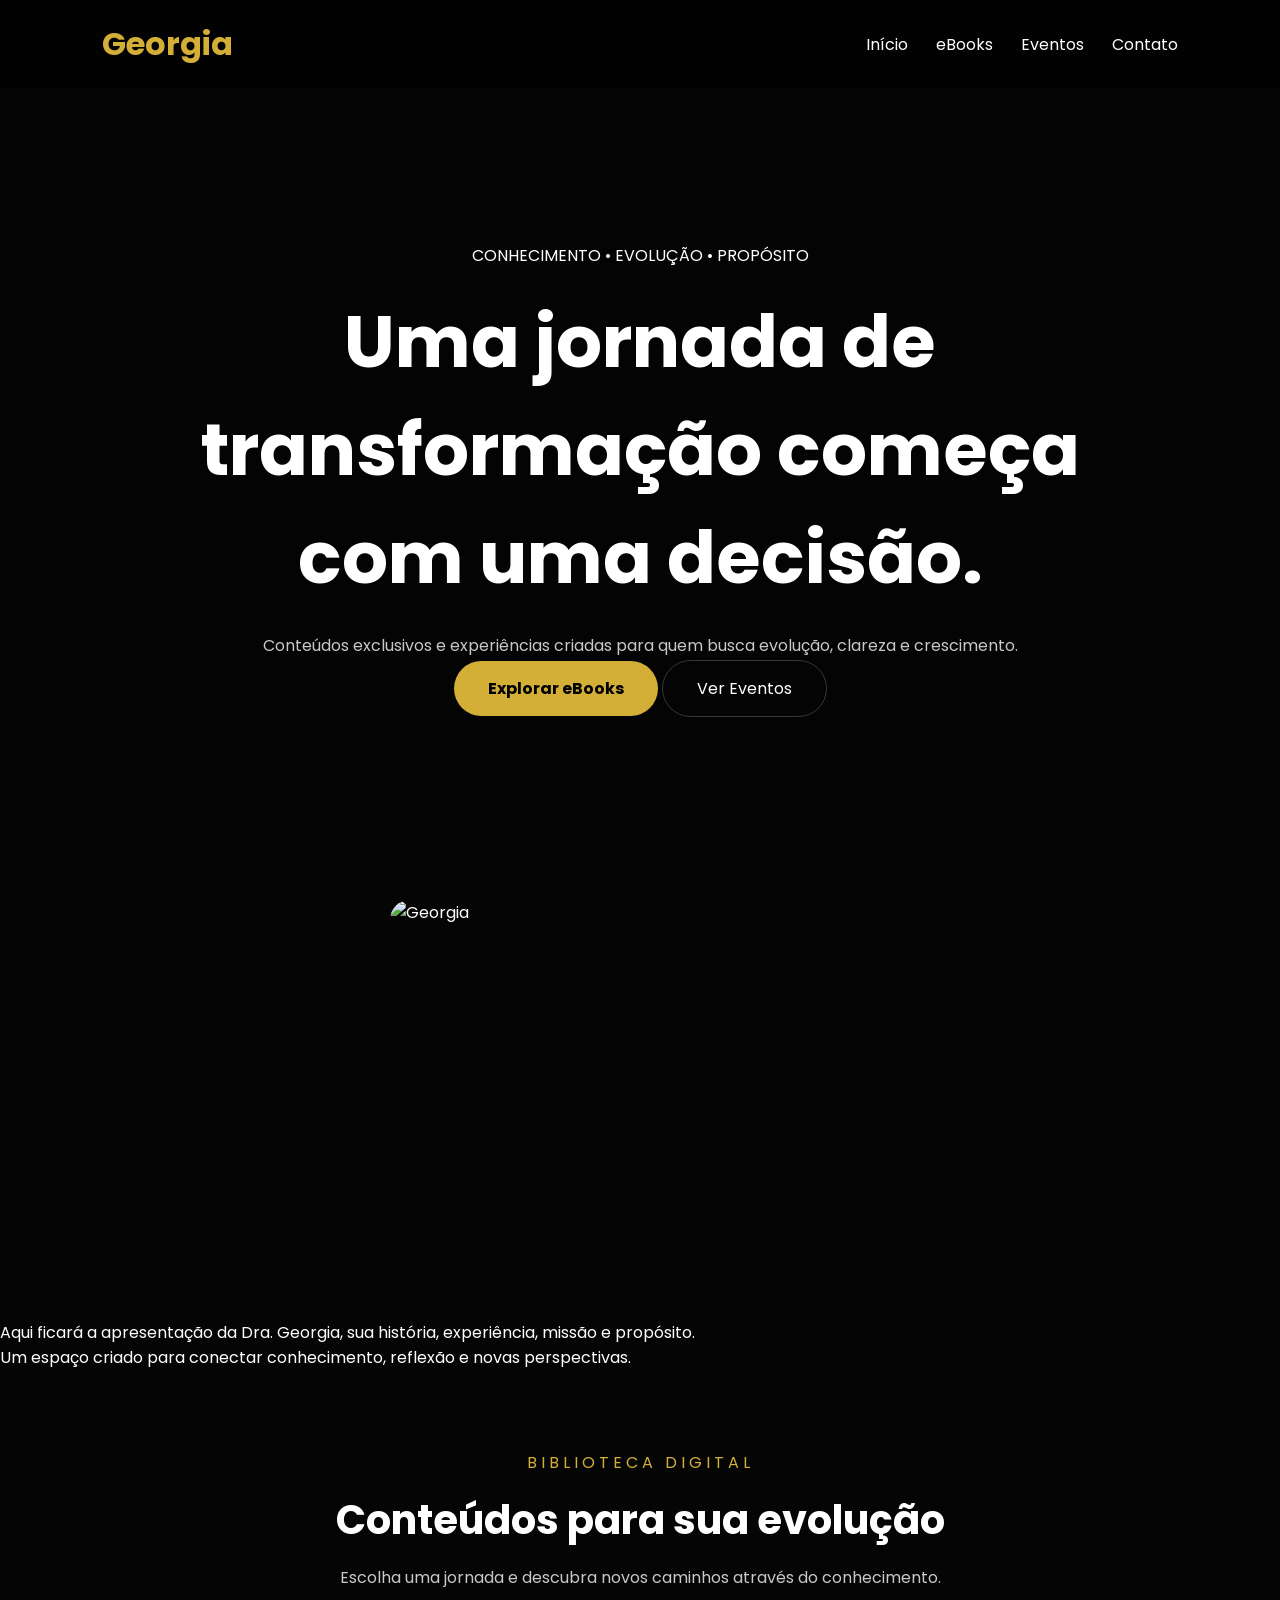
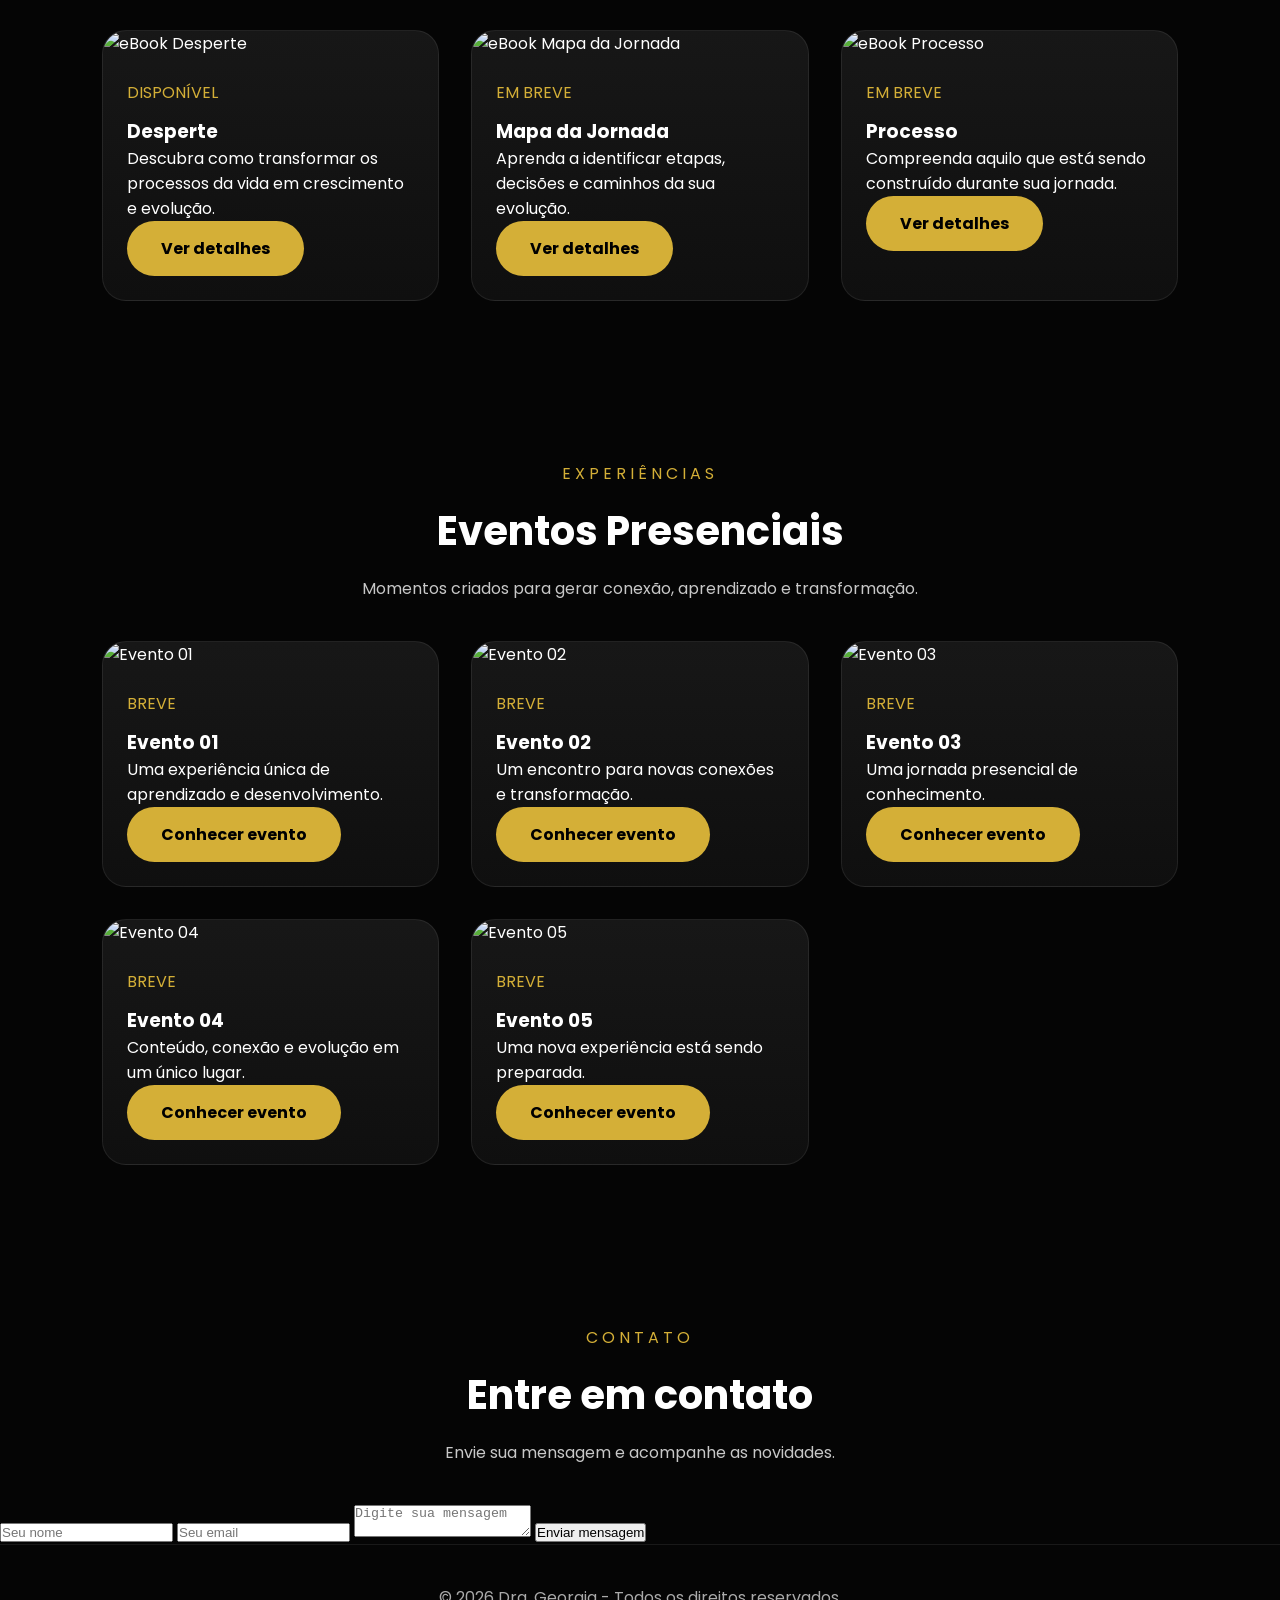
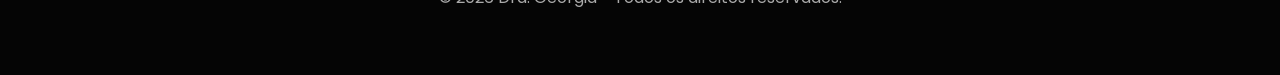
==== commit 1b619855: "corrigindo versao mobile" ====
--- a/index.html
+++ b/index.html
@@ -158,7 +158,7 @@
 <div class="sobre-image">
 
 
-<img src="capa.png" alt=" Georgia">
+<img src="capa...jpg"  alt=" Georgia">
 
 
 </div>
@@ -251,7 +251,7 @@
 
 <div class="card-image">
 
-<img src="ebook1.png" alt="eBook Desperte">
+<img src="ebook1.jpg"  alt="eBook Desperte">
 
 </div>
 
@@ -312,7 +312,7 @@
 <div class="card-image">
 
 
-<img src="ebook2.png" alt="eBook Mapa da Jornada">
+<img src="ebook2.jpg"  alt="eBook Mapa da Jornada">
 
 
 </div>
@@ -379,7 +379,7 @@
 <div class="card-image">
 
 
-<img src="ebook3.png" alt="eBook Processo">
+<img src="ebook3.jpg"  alt="eBook Processo">
 
 
 </div>
@@ -489,7 +489,7 @@
 <div class="card-image">
 
 
-<img src="evento1.png" alt="Evento 01">
+<img src="evento1.jpg" alt="Evento 01">
 
 
 </div>
@@ -546,7 +546,7 @@
 <div class="card-image">
 
 
-<img src="evento2.png" alt="Evento 02">
+<img src="evento2.jpg" alt="Evento 02">
 
 
 </div>
@@ -604,7 +604,7 @@
 <div class="card-image">
 
 
-<img src="evento3.png" alt="Evento 03">
+<img src="evento3.jpg" alt="Evento 03">
 
 
 </div>
@@ -662,7 +662,7 @@
 <div class="card-image">
 
 
-<img src="evento4.png" alt="Evento 04">
+<img src="evento4.jpg" alt="Evento 04">
 
 
 </div>
@@ -720,7 +720,7 @@
 <div class="card-image">
 
 
-<img src="evento5.png" alt="Evento 05">
+<img src="evento5.jpg" alt="Evento 05">
 
 
 </div>
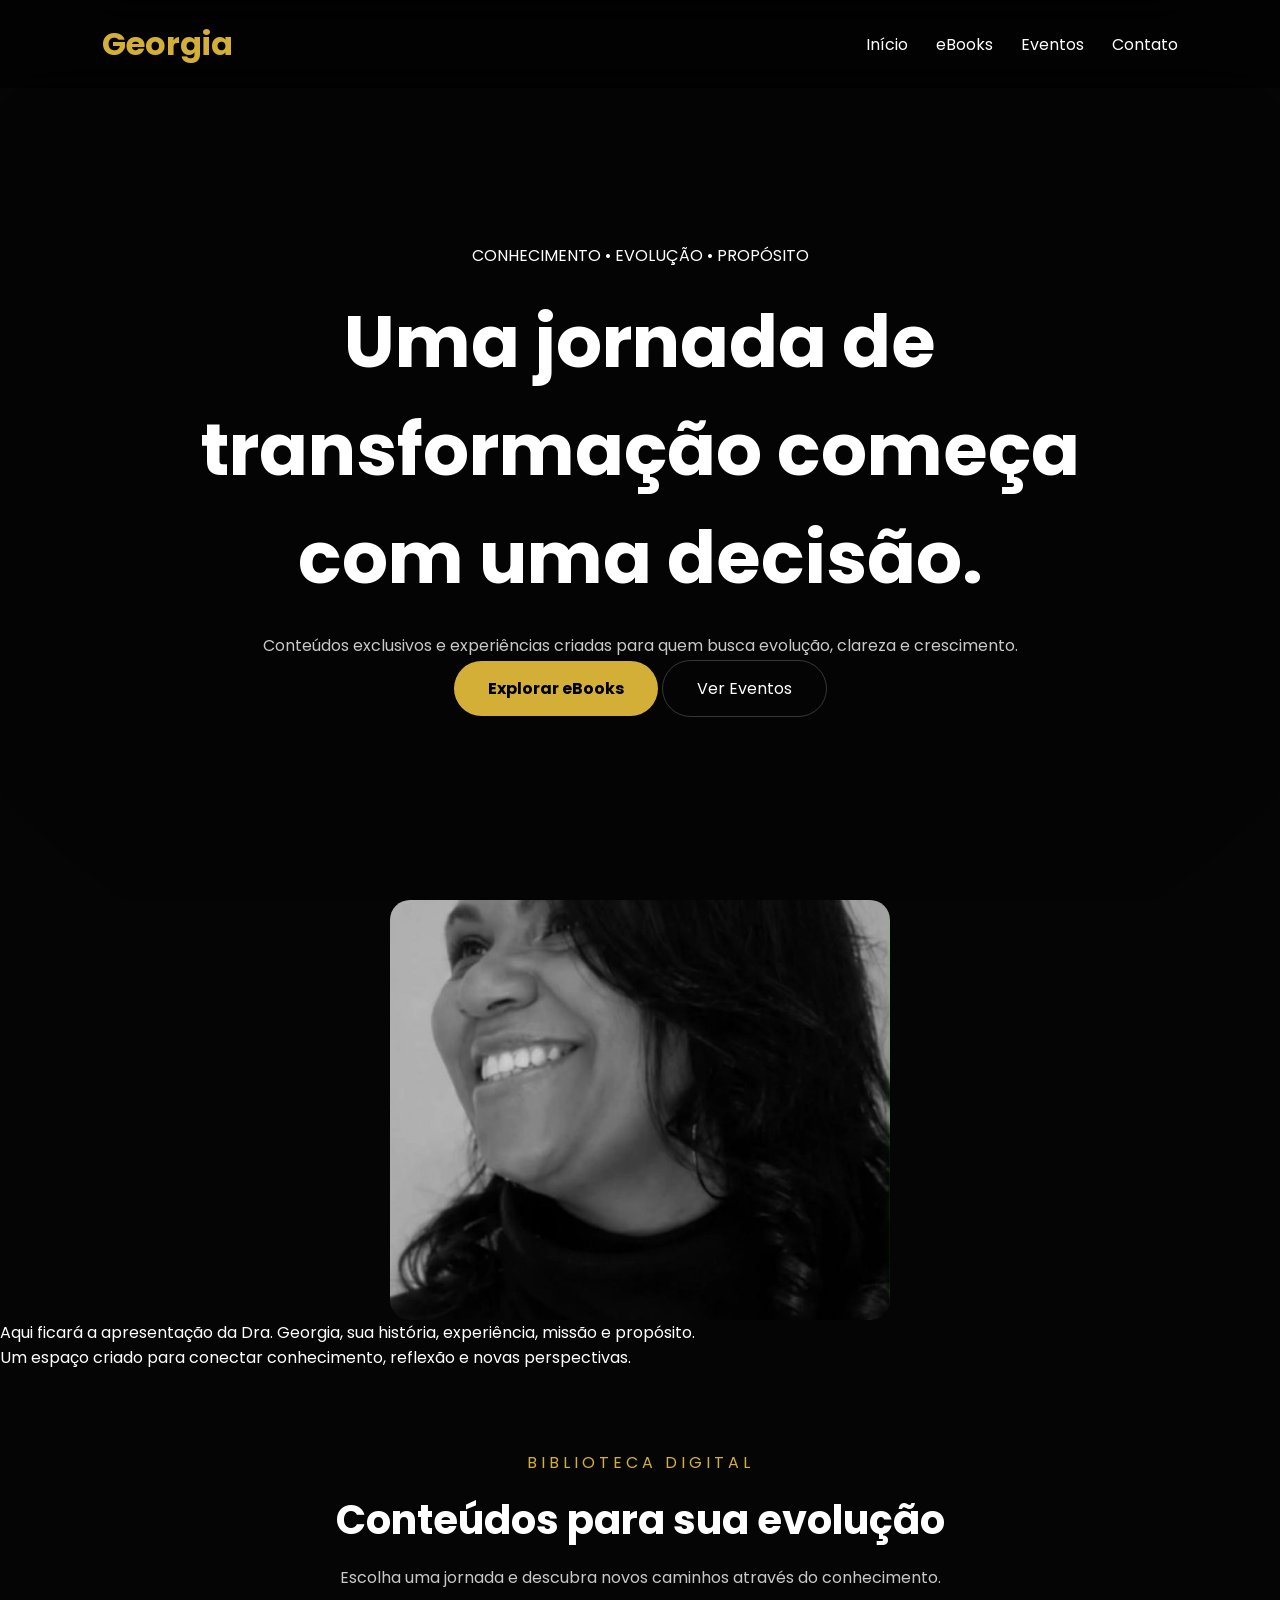
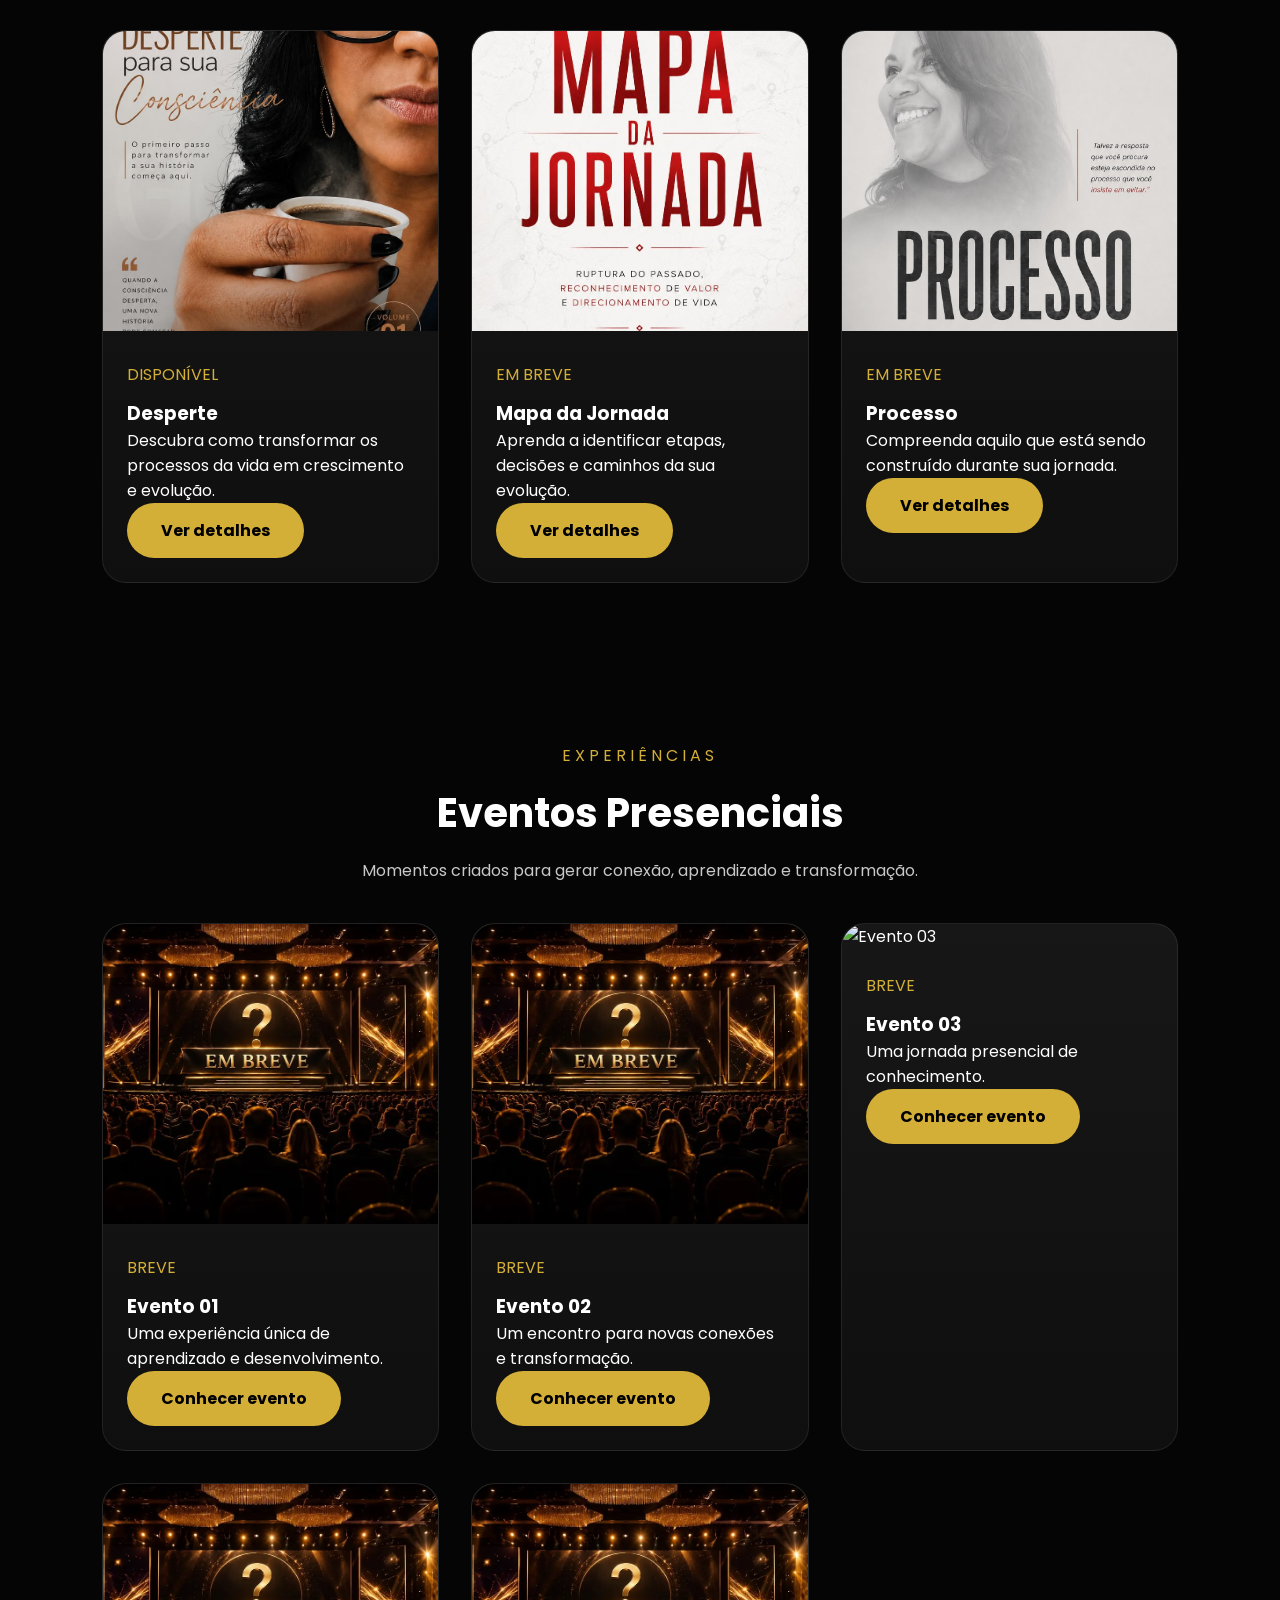
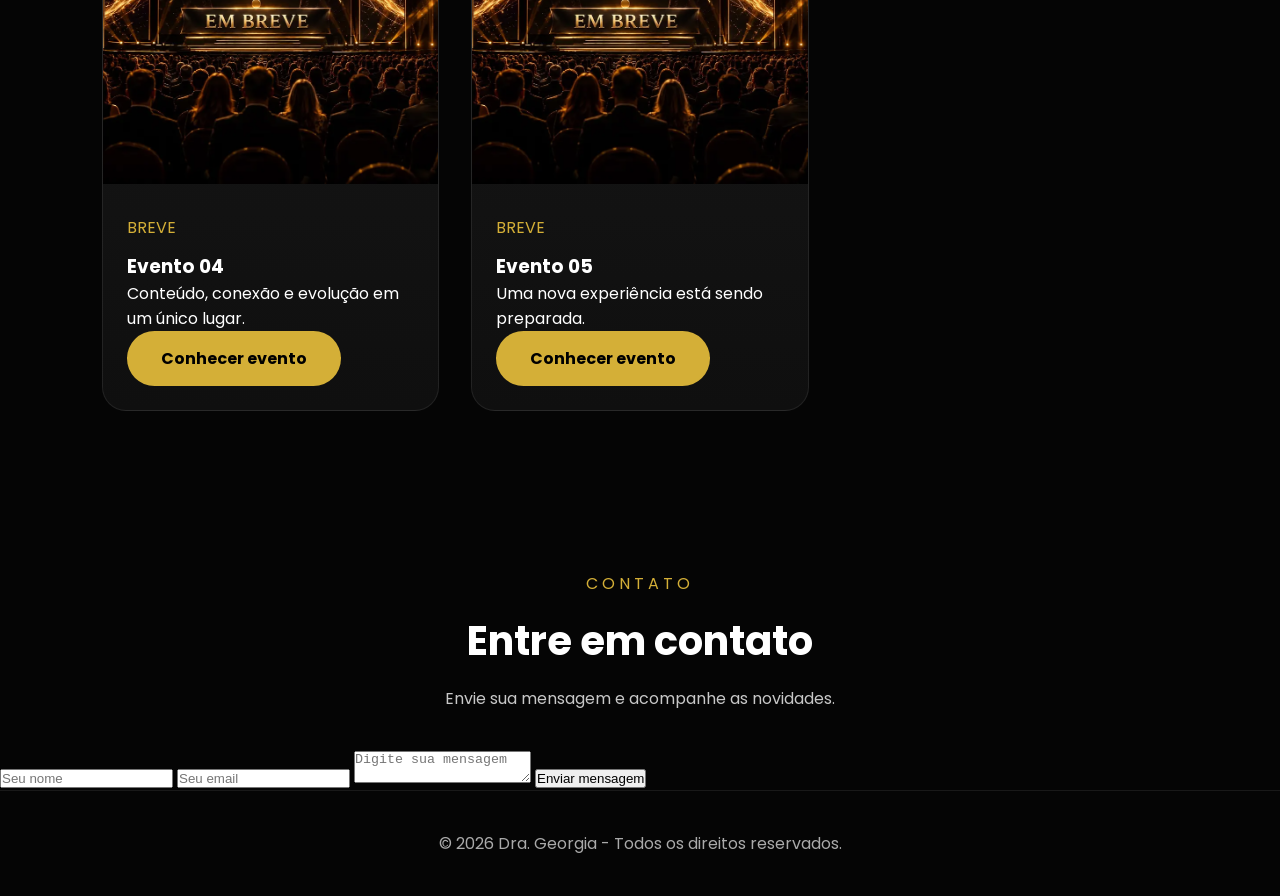
==== commit 66571920: "corrigindo versao mobile" ====
--- a/index.html
+++ b/index.html
@@ -158,7 +158,7 @@
 <div class="sobre-image">
 
 
-<img src="capa...jpg"  alt=" Georgia">
+<img src="capa.png"  alt=" Georgia">
 
 
 </div>
@@ -251,7 +251,7 @@
 
 <div class="card-image">
 
-<img src="ebook1.jpg"  alt="eBook Desperte">
+<img src="ebook1-copia.png"  alt="eBook Desperte">
 
 </div>
 
@@ -312,7 +312,7 @@
 <div class="card-image">
 
 
-<img src="ebook2.jpg"  alt="eBook Mapa da Jornada">
+<img src="ebook2-copia.png"  alt="eBook Mapa da Jornada">
 
 
 </div>
@@ -379,7 +379,7 @@
 <div class="card-image">
 
 
-<img src="ebook3.jpg"  alt="eBook Processo">
+<img src="ebook3-copia.png"  alt="eBook Processo">
 
 
 </div>
@@ -489,7 +489,7 @@
 <div class="card-image">
 
 
-<img src="evento1.jpg" alt="Evento 01">
+<img src="evento1-copia.png" alt="Evento 01">
 
 
 </div>
@@ -546,7 +546,7 @@
 <div class="card-image">
 
 
-<img src="evento2.jpg" alt="Evento 02">
+<img src="evento2-copia.png" alt="Evento 02">
 
 
 </div>
@@ -604,7 +604,7 @@
 <div class="card-image">
 
 
-<img src="evento3.jpg" alt="Evento 03">
+<img src="evento3-" alt="Evento 03">
 
 
 </div>
@@ -662,7 +662,7 @@
 <div class="card-image">
 
 
-<img src="evento4.jpg" alt="Evento 04">
+<img src="evento4-copia.png" alt="Evento 04">
 
 
 </div>
@@ -720,7 +720,7 @@
 <div class="card-image">
 
 
-<img src="evento5.jpg" alt="Evento 05">
+<img src="evento5-copia.png" alt="Evento 05">
 
 
 </div>
